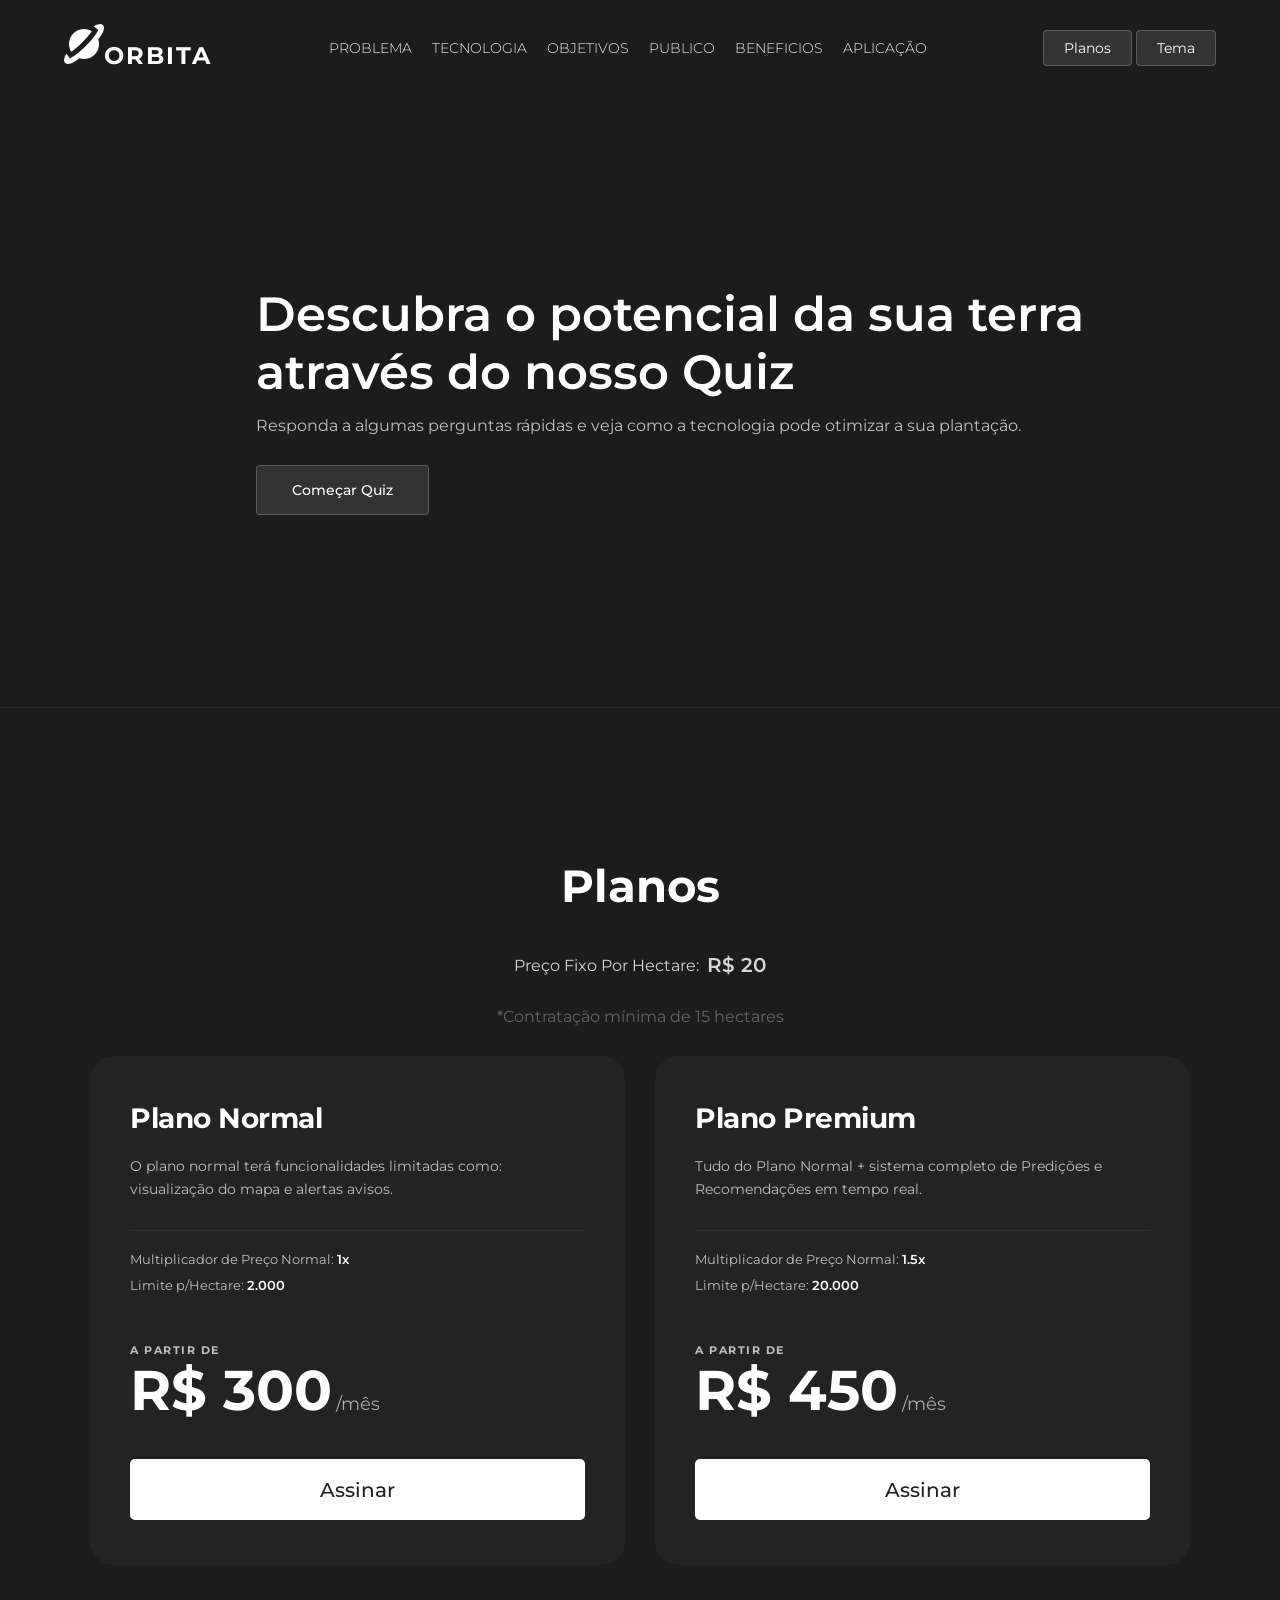
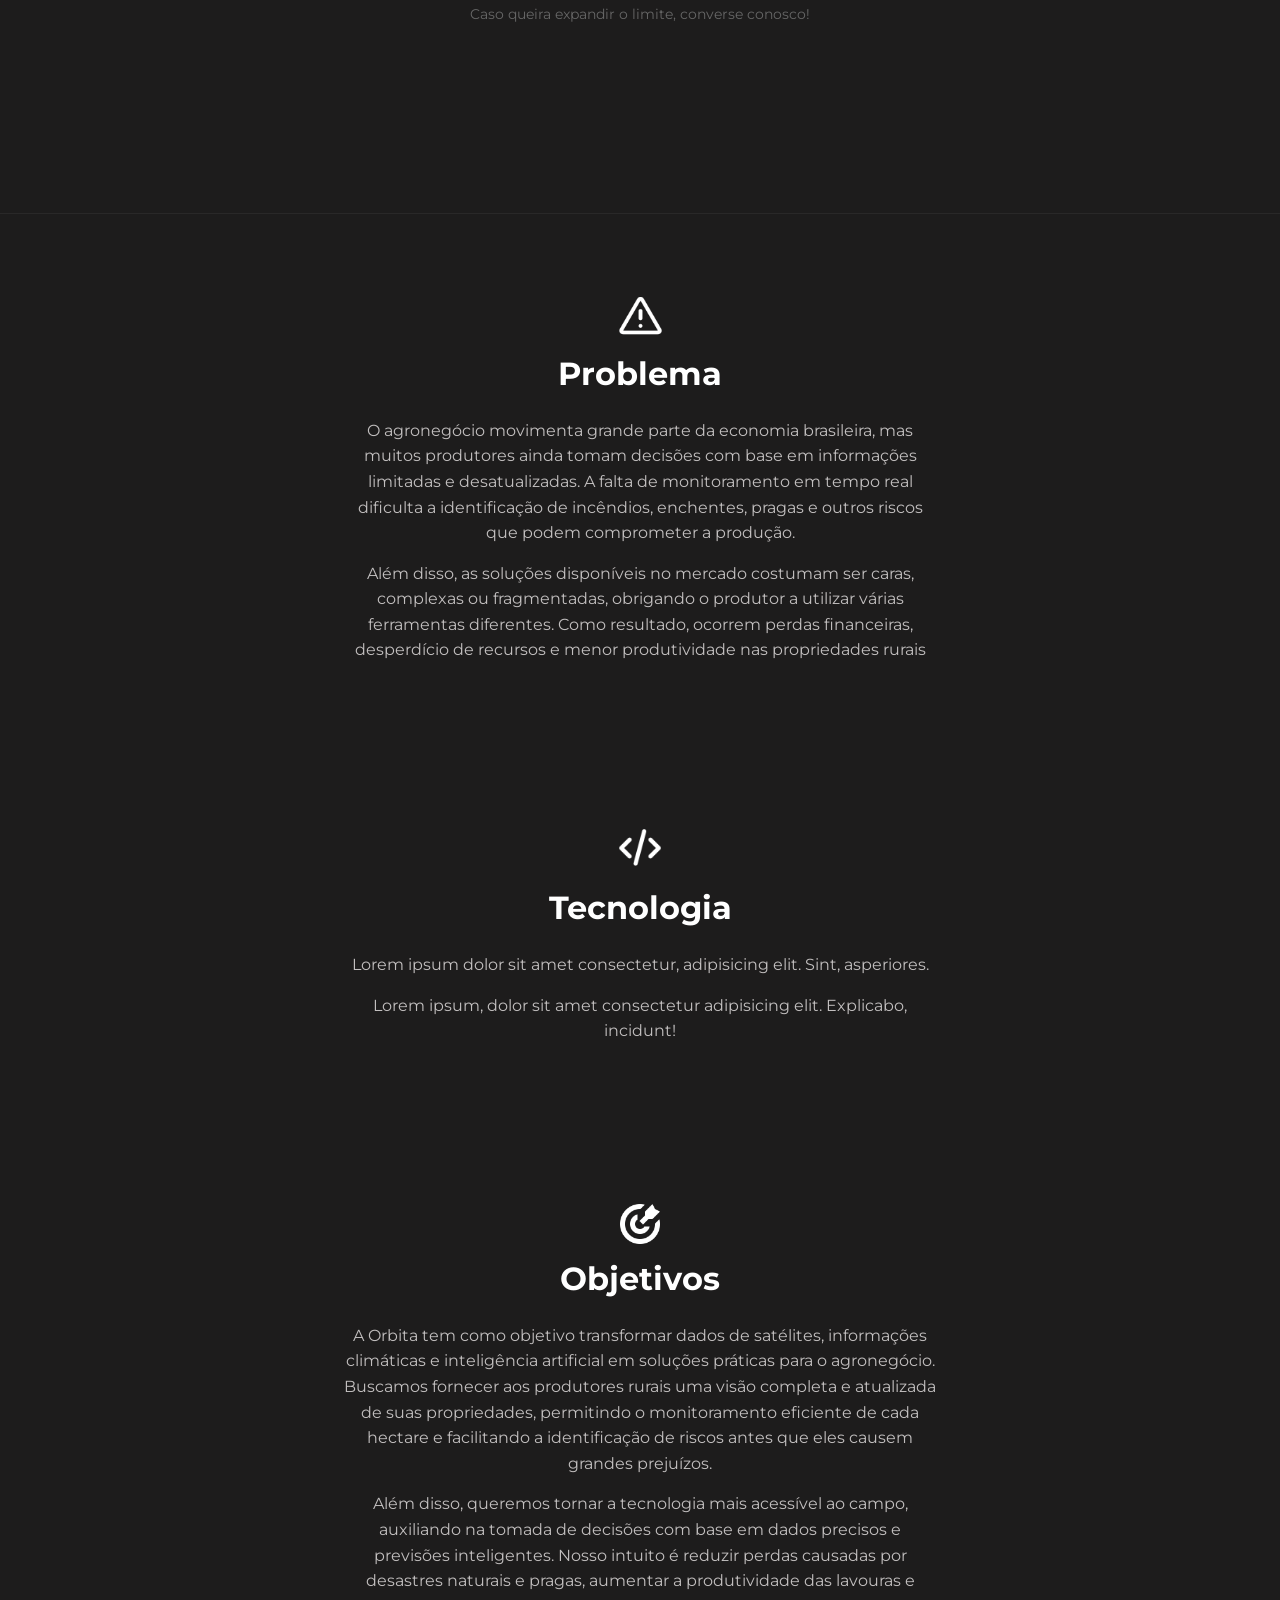
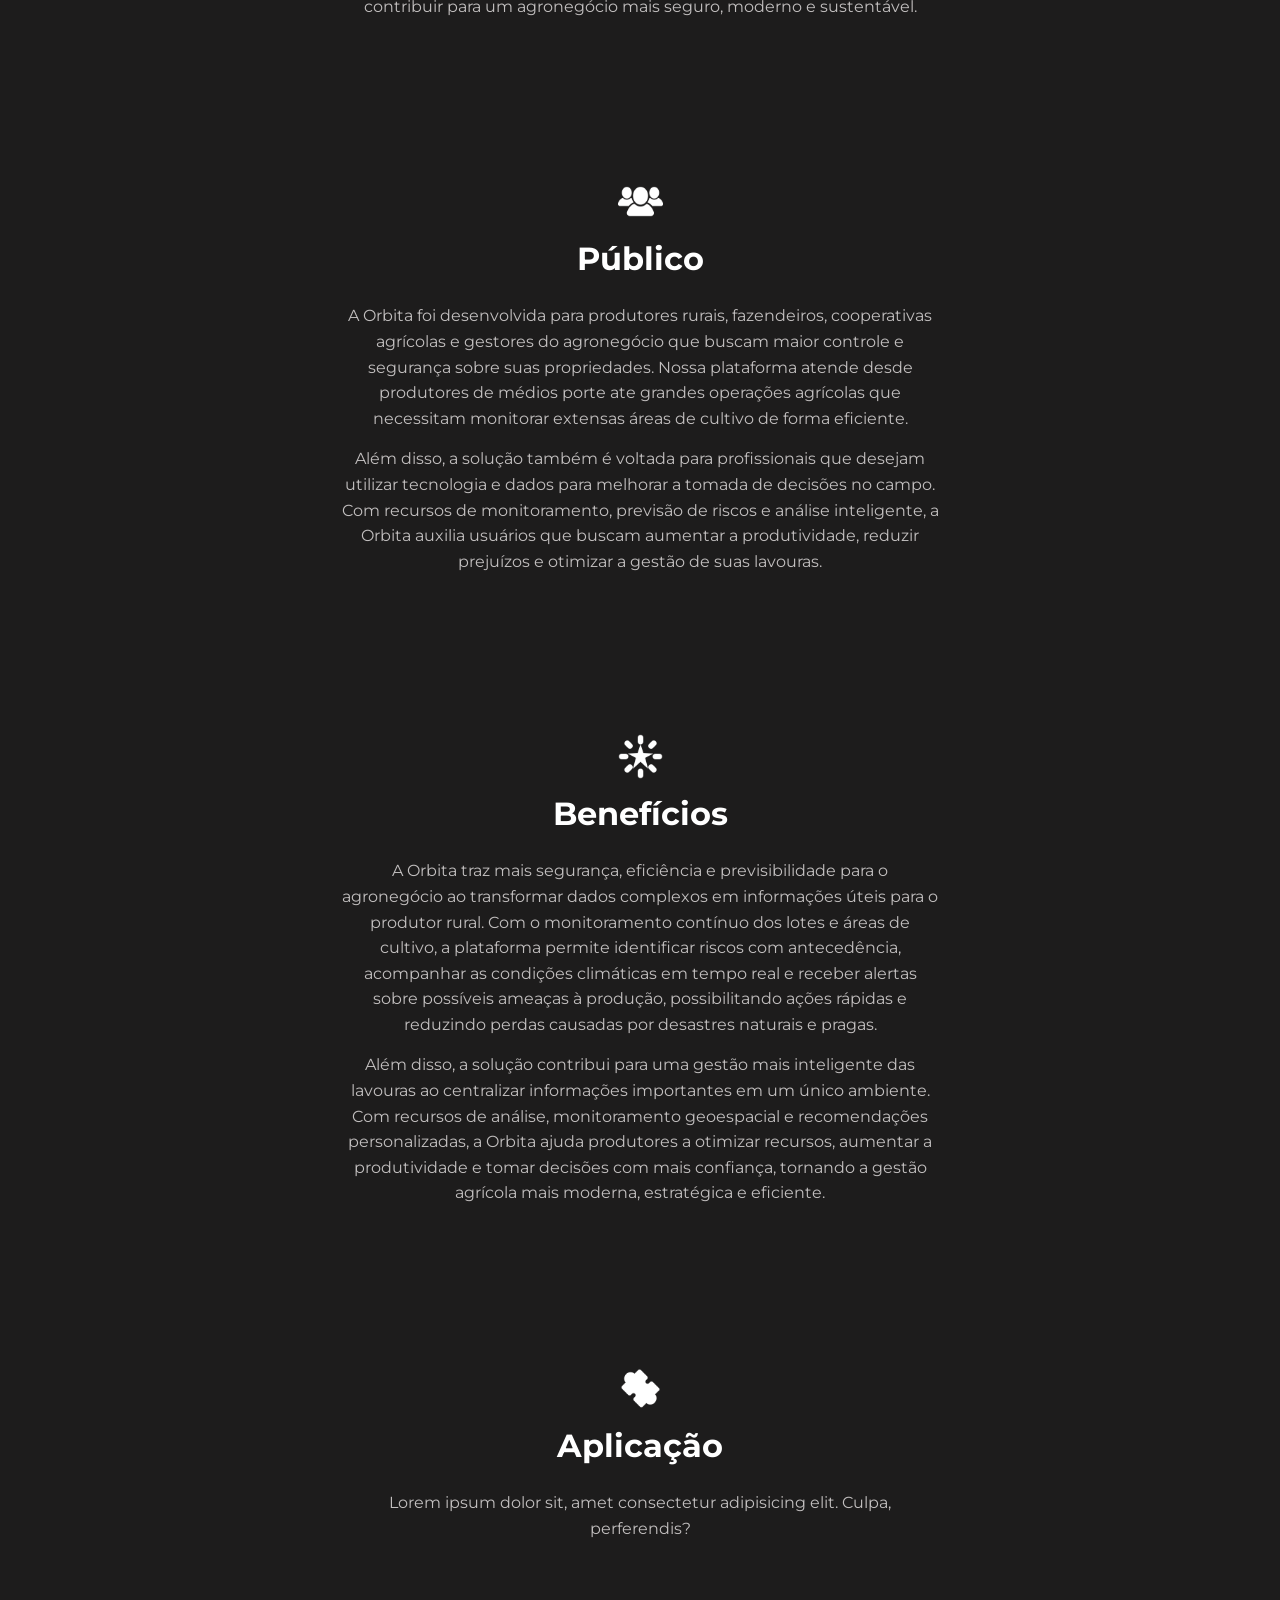
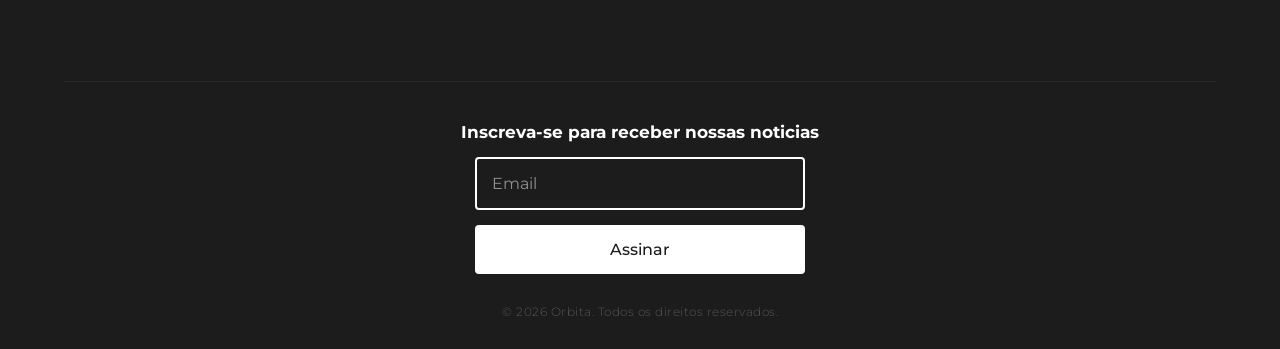
==== index.html @ 758c3a71 "segundo commit para os botões" ====
<!DOCTYPE html>
<html lang="en">
<head>
    <meta charset="UTF-8">
    <meta name="viewport" content="width=device-width, initial-scale=1.0">
    <link rel="icon" href="/assets/icons/orbita-logo.png">
    <title>Orbita</title>
    <link rel="stylesheet" href="style.css">
</head>
    <body>
        <header>
            <a href="/index.html" class="header-logo"> <img class="logo" width="40"src="/assets/icons/orbita-logo.png" alt="Imagem da logo da Orbita">ORBITA</a>
            <ul class="header-navs">
                <li><a href="#problema">Problema</a></li>
                <li><a href="#tecnologia">Tecnologia</a></li>
                <li><a href="#objetivos">Objetivos</a></li>
                <li><a href="#publico">Publico</a></li>
                <li><a href="#beneficios">Beneficios</a></li>
                <li><a href="#aplicacao">Aplicação</a></li>
            </ul>
            
            <div class="header-right" style="cursor: pointer;">
                <a href="#planos-container" class="header-button">Planos</a>
                <a onclick="switchTheme()" class="header-button">Tema</a>
            </div>
        </header>

        <section class="quiz-section">
            <h1>Descubra o potencial da sua terra<br>através do nosso Quiz</h1>
            <p>Responda a algumas perguntas rápidas e veja como a tecnologia pode otimizar a sua plantação.</p>
            <div class="quiz-buttons">
                <a href="pages/quiz.html" class="quiz-button">Começar Quiz</a>
            </div>
        </section>

        <section id="planos-container" class="plans">
            <h1 class="plans-main-title">Planos</h1>
            <h3 class="plans-price">Preço Fixo Por Hectare: <span>R$ 20</span></h3>
            <p class="plans-minimum-note">*Contratação mínima de 15 hectares</p>

            <div class="plans-grid">
                <div class="plan-card">
                    <div class="plan-header">
                        <h2 class="plan-title">Plano Normal</h2>
                        <p class="plan-description">O plano normal terá funcionalidades limitadas como: visualização do mapa e alertas avisos.</p>
                    </div>
                    
                    <div class="plan-details">
                        <p class="detail-item">Multiplicador de Preço Normal: <span>1x</span></p>
                        <p class="detail-item">Limite p/Hectare: <span>2.000</span></p>
                    </div>

                    <div class="plan-price-box">
                        <span class="price-prefix">A PARTIR DE</span>
                        <div class="price-value">R$ 300<span>/mês</span></div>
                        <button onclick="plansButtonClick()" class="plan-button">Assinar</button>
                    </div>
                </div>

                <div class="plan-card">
                    <div class="plan-header">
                        <h2 class="plan-title">Plano Premium</h2>
                        <p class="plan-description">Tudo do Plano Normal + sistema completo de Predições e Recomendações em tempo real.</p>
                    </div>
                    
                    <div class="plan-details">
                        <p class="detail-item">Multiplicador de Preço Normal: <span>1.5x</span></p>
                        <p class="detail-item">Limite p/Hectare: <span>20.000</span></p>
                    </div>

                    <div class="plan-price-box">
                        <span class="price-prefix">A PARTIR DE</span>
                        <div class="price-value">R$ 450<span>/mês</span></div>
                        <button onclick="plansButtonClick()" class="plan-button">Assinar</button>
                    </div>
                </div>
            </div>
        
            <h3 class="plans-footer-note">Caso queira expandir o limite, converse conosco!</h3>
        </section>

        <div class="sections">
            <section id="problema" class="problema">
                <img width="45" src="/assets/icons/alert.png" alt="icone de sinal de alerta">
                <h1>Problema</h1>
                <p>O agronegócio movimenta grande parte da economia brasileira, mas muitos produtores ainda tomam decisões com base em informações limitadas e desatualizadas. A falta de monitoramento em tempo real dificulta a identificação de incêndios, enchentes, pragas e outros riscos que podem comprometer a produção. </p>
                <p>Além disso, as soluções disponíveis no mercado costumam ser caras, complexas ou fragmentadas, obrigando o produtor a utilizar várias ferramentas diferentes. Como resultado, ocorrem perdas financeiras, desperdício de recursos e menor produtividade nas propriedades rurais</p>
            </section>

            <section id="tecnologia" class="tecnologia">
                <img width="50" src="/assets/icons/tech-dev.png" alt="icone de trecho de codigo dev">
                <h1>Tecnologia</h1>
                <p>Lorem ipsum dolor sit amet consectetur, adipisicing elit. Sint, asperiores.</p>
                <p>Lorem ipsum, dolor sit amet consectetur adipisicing elit. Explicabo, incidunt!</p>
            </section>

            <section id="objetivos" class="objetivos">
                <img width="40" src="/assets/icons/target-arrow.png" alt="icone de tiro ao alvo flecha">
                <h1>Objetivos</h1>
                <p>A Orbita tem como objetivo transformar dados de satélites, informações climáticas e inteligência artificial em soluções práticas para o agronegócio. Buscamos fornecer aos produtores rurais uma visão completa e atualizada de suas propriedades, permitindo o monitoramento eficiente de cada hectare e facilitando a identificação de riscos antes que eles causem grandes prejuízos.</p>
                <p>Além disso, queremos tornar a tecnologia mais acessível ao campo, auxiliando na tomada de decisões com base em dados precisos e previsões inteligentes. Nosso intuito é reduzir perdas causadas por desastres naturais e pragas, aumentar a produtividade das lavouras e contribuir para um agronegócio mais seguro, moderno e sustentável.</p>
            </section>

            <section id="publico" class="publico">
                <img width="45" src="/assets/icons/people-group.png" alt="icone de um grupo de pessoas">
                <h1>Público</h1>
                <p>A Orbita foi desenvolvida para produtores rurais, fazendeiros, cooperativas agrícolas e gestores do agronegócio que buscam maior controle e segurança sobre suas propriedades. Nossa plataforma atende desde produtores de médios porte ate grandes operações agrícolas que necessitam monitorar extensas áreas de cultivo de forma eficiente. </p>
                <p>Além disso, a solução também é voltada para profissionais que desejam utilizar tecnologia e dados para melhorar a tomada de decisões no campo. Com recursos de monitoramento, previsão de riscos e análise inteligente, a Orbita auxilia usuários que buscam aumentar a produtividade, reduzir prejuízos e otimizar a gestão de suas lavouras.</p>
            </section>

            <section id="beneficios" class="beneficios">
                <img width="45" src="/assets/icons/achievement.png" alt="icone de uma estrela representando beneficios">
                <h1>Benefícios</h1>
                <p>A Orbita traz mais segurança, eficiência e previsibilidade para o agronegócio ao transformar dados complexos em informações úteis para o produtor rural. Com o monitoramento contínuo dos lotes e áreas de cultivo, a plataforma permite identificar riscos com antecedência, acompanhar as condições climáticas em tempo real e receber alertas sobre possíveis ameaças à produção, possibilitando ações rápidas e reduzindo perdas causadas por desastres naturais e pragas.   </p>
                <p>Além disso, a solução contribui para uma gestão mais inteligente das lavouras ao centralizar informações importantes em um único ambiente. Com recursos de análise, monitoramento geoespacial e recomendações personalizadas, a Orbita ajuda produtores a otimizar recursos, aumentar a produtividade e tomar decisões com mais confiança, tornando a gestão agrícola mais moderna, estratégica e eficiente.</p>
            </section>

            <section id="aplicacao" class="aplicacao">
                <img width="45" src="/assets/icons/puzzle.png" alt="icone peça de quebra cabeça">
                <h1>Aplicação</h1>
                <p>Lorem ipsum dolor sit, amet consectetur adipisicing elit. Culpa, perferendis?</p>
            </section>
        </div>
        
        <button id="topButton" onclick="backToTop()">
            <span>↑</span>
        </button>

        <footer>
            <div class="footer-content">
                <ul class="footer-navs">
                    <h1>Inscreva-se para receber nossas noticias</h1>

                    <form class="email-form">
                        <input placeholder="Email" type="email" required>
                        <button type="submit" onclick="validateForm()" class="email-button">Assinar</button>
                    </form>
                </ul>
                
                <p class="footer-copyright">&copy; 2026 Orbita. Todos os direitos reservados.</p>

            </div>
        </footer>

        <script src="/script.js"></script>
    </body>
</html>
---- style.css ----
@import url('https://fonts.googleapis.com/css2?family=Montserrat:wght@300;400;500;700&display=swap');

:root {
    --bg-color: #1d1c1c;
    --card-bg: #242323;
    --title-color: #ffffff;
    --para-color: #c2bfbf;
    --accent-hover: #aaaaaa;
    --copyright-theme: #555555;
}

* {
    box-sizing: border-box;
    margin: 0;
    padding: 0;
    border: 0;
    font-size: 100%;
    vertical-align: baseline;
}

html {
    scroll-behavior: smooth;
}

body {
    font-family: "Montserrat", sans-serif;
    background-color: var(--bg-color);
    min-height: 100vh;
    display: flex;
    flex-direction: column;
}

/* Header */
header {
    display: flex;
    justify-content: space-between;
    align-items: center;
    padding: 24px 5%;

    width: 100%;
    top: 0;
    z-index: 10;
    gap: 20px;
}

.header-logo {
    color: var(--title-color);
    font-size: 24px;
    font-weight: 700;
    letter-spacing: 2px;
    cursor: default;
    flex-shrink: 0;

    text-decoration: none;
    cursor: pointer;
}

.logo {
    transition: transform 0.8s ease;
}

.header-logo:hover .logo {
    transform: rotate(360deg);
}

.header-navs {
    list-style: none;
    display: flex;
    flex-direction: row;
    gap: 20px;
    text-transform: uppercase;
    flex-wrap: wrap;
}

.header-navs li a {
    color: #edf0f1;
    text-decoration: none;

    font-size: 14px;
    font-weight: 300;

    padding: 5px 0;
    white-space: nowrap;
    transition: color 0.3s ease, font-size 0.3s ease;
}

.header-navs li a:hover, .header-navs li a.active {
    color: var(--title-color);
    border-bottom: 2px solid var(--title-color);
    font-size: 15px;
}


.header-button {
    color: var(--title-color);
    text-decoration: none;
    font-size: 14px;

    border: 1px solid #ffffff33;
    padding: 8px 20px;
    border-radius: 4px;

    background-color: #ffffff1a;
    transition: all 0.3s ease;
}

.header-button:hover {
    background-color: var(--title-color);
    color: #000;
}

/* Quiz section */
.quiz-section {
    flex: 1;
    display: flex;
    flex-direction: column;
    justify-content: center;
    
    padding-top: 15%;
    padding-left: 20%;
    padding-bottom: 15%;

    color: #fff;
    max-width: 615%;
}

.quiz-section h1 {
    font-size: 48px;
    font-weight: 600;
    line-height: 1.2;
    margin-bottom: 15px;
}

.quiz-section p {
    font-size: 16px;
    color: #c2bfbf;
    margin-bottom: 30px;
}

.quiz-buttons a {
    display: inline-block;
    text-decoration: none;
    font-size: 14px;

    font-weight: 500;
    padding: 15px 35px;
    border-radius: 4px;

    text-align: center;
    min-width: 150px;
    transition: transform 0.3s ease;
}

.quiz-buttons a:hover {
    transform: scale(1.1);
}

.quiz-buttons a:active {
    transform: scale(0.92);
}

.quiz-button {
    background-color: #ffffff1a;
    color: #fff;
    border: 1px solid #ffffff33;
}

/* Plans */
.plans-main-title {
    color: var(--title-color);
    font-size: 45px;
}
.plans {
    padding: 150px 5%;
    display: flex;
    flex-direction: column;
    align-items: center;
    background-color: var(--bg-color);
    scroll-margin-top: 80px;

    border-top: 1px solid rgba(255, 255, 255, 0.05);
    border-bottom: 1px solid rgba(255, 255, 255, 0.05); 
}

.plans-price {
    display: flex;
    align-items: center;
    gap: 8px;

    color: #d8d4d4;
    font-size: 16px;
    font-weight: 400;
    margin-top: 40px;

    margin-bottom: 40px;
    text-align: center;
}

.plan-button {
    padding: 4%;
    margin-top: 8%;
    border-radius: 5px;
    transition: transform 0.3s ease, box-shadow 0.3s ease;

    font-size: 20px;
    font-family: "Montserrat", sans-serif;
    font-weight: 500;

    color: var(--card-bg);
    background-color: var(--title-color);
}

.plan-button:hover {
    transform: scale(1.02);
    box-shadow: 5px 5px var(--copyright-theme);
}

.plan-button:active {
    transform: scale(0.92);
}


.plans-price span {
    font-size: 20px;
    font-weight: 600;
}

.plans-grid {
    display: flex;
    flex-direction: row;
    justify-content: center;
    align-items: stretch;
    gap: 30px;
    width: 100%;
    max-width: 1100px;
}

.plan-card {
    flex: 1;
    background-color: var(--card-bg);
    border-radius: 24px;
    padding: 45px 40px;
    display: flex;
    flex-direction: column;
    justify-content: space-between;
    min-height: 450px;
}

.plan-title {
    color: var(--title-color);
    font-size: 28px;
    font-weight: 700;
    margin-bottom: 20px;
    letter-spacing: -0.5px;
}

.plan-description {
    color: var(--para-color);
    font-size: 14px;
    font-weight: 400;
    line-height: 1.6;
    margin-bottom: 30px;
}

.plan-details {
    margin-bottom: 40px;
    border-top: 1px solid rgba(255, 255, 255, 0.05);
    padding-top: 20px;
}

.detail-item {
    color: var(--para-color);
    font-size: 13px;
    margin-bottom: 10px;
}

.detail-item span {
    color: var(--title-color);
    font-weight: 600;
}

.plan-price-box {
    display: flex;
    flex-direction: column;
    gap: 5px;
}

.price-prefix {
    color: var(--para-color);
    font-size: 11px;
    font-weight: 700;
    letter-spacing: 1.5px;
}

.price-value {
    color: var(--title-color);
    font-size: 56px;
    font-weight: 700;
    display: flex;
    align-items: baseline;
    line-height: 1;
}

.price-value span {
    font-size: 18px;
    color: var(--accent-hover);
    font-weight: 400;
    margin-left: 4px;
}

.plans-footer-note {
    color: #666;
    font-size: 14px;
    font-weight: 400;
    margin-top: 40px;
    margin-bottom: 40px;
    text-align: center;
}

.plans-minimum-note {
    text-align: center; 
    color: #666; 
    margin-top:-10px;
    margin-bottom: 30px;
}

/* Sections */
.sections section {
    display: flex;
    align-items: center;
    flex-direction: column;
    padding: 80px 10%;
    gap: 15px;
    scroll-margin-top: 80px;
    text-align: center;
}

.section-icon {
    font-size: 40px;
    color: var(--title-color);
    opacity: 0.8;
    margin-bottom: 5px;
}

.sections h1 {
    color: var(--title-color);
    font-size: 32px;
    margin-bottom: 10px;
}

.sections p {
    color: var(--para-color);
    max-width: 600px;
    font-size: 16px;
    line-height: 1.6;
}

.section-img {
    max-width: 100%;
    width: 350px;
    border-radius: 12px;
    margin-top: 20px;
    border: 1px solid rgba(255, 255, 255, 0.1);
}

/* Footer */
footer {
    width: 100%;
    background-color: var(--bg-color);
    padding: 60px 5% 30px 5%;
    margin-top: auto;
}

.footer-content {
    max-width: 1200px;
    margin: 0 auto;
    display: flex;

    flex-direction: column;
    align-items: center;
    gap: 30px;

    border-top: 1px solid rgba(255, 255, 255, 0.05); 
    padding-top: 40px;
}

.footer-navs {
    display: flex;
    flex-direction: column;
    align-items: center;
    gap: 15px;
}

.footer-navs h1 {
    color: var(--title-color);
    font-size: 17px;
    text-align: center;
}

.email-form {
    display: flex;
    flex-direction: column;
    align-items: center;
    gap: 15px;
    width: 100%;
}

.email-form input {
    padding: 15px 15px; 
    background-color: var(--bg-color);
    border: solid 2px var(--title-color);
    border-radius: 4px;
    
    color: var(--title-color); 
    font-family: "Montserrat", sans-serif;
    
    width: 100%;
    max-width: 330px; 
}

.email-form input::placeholder {
    text-align: left;
    color: var(--para-color);
    opacity: 0.7;
}

.email-form input:focus {
    outline: none;
}

.email-button {
    padding: 15px 0; 
    width: 100%;
    max-width: 330px; 

    font-family: "Montserrat", sans-serif;
    font-weight: 500;
    background-color: var(--title-color);
    color: var(--bg-color);

    border-radius: 4px;
    cursor: pointer;
    transition: transform 0.3s ease;
}

.email-button:hover {
    transform: scale(1.05);
}

.footer-copyright {
    color: var(--copyright-theme);
    font-size: 12px;
    font-weight: 300;
    letter-spacing: 0.5px;
    text-align: center;
}

/* Button to top */
#topButton {
    position: fixed;
    bottom: 30px;
    right: 30px;
    z-index: 100;
    
    background-color: #ffffff1a;
    color: #fff;
    border: 1px solid #ffffff33;
    
    width: 45px;
    height: 45px;
    border-radius: 50%;
    cursor: pointer;
    
    display: none;
    justify-content: center;
    align-items: center;
    
    transition: all 0.3s ease;
}

#topButton:hover {
    background-color: #fff;
    color: #000;
    transform: translateY(-3px);
}
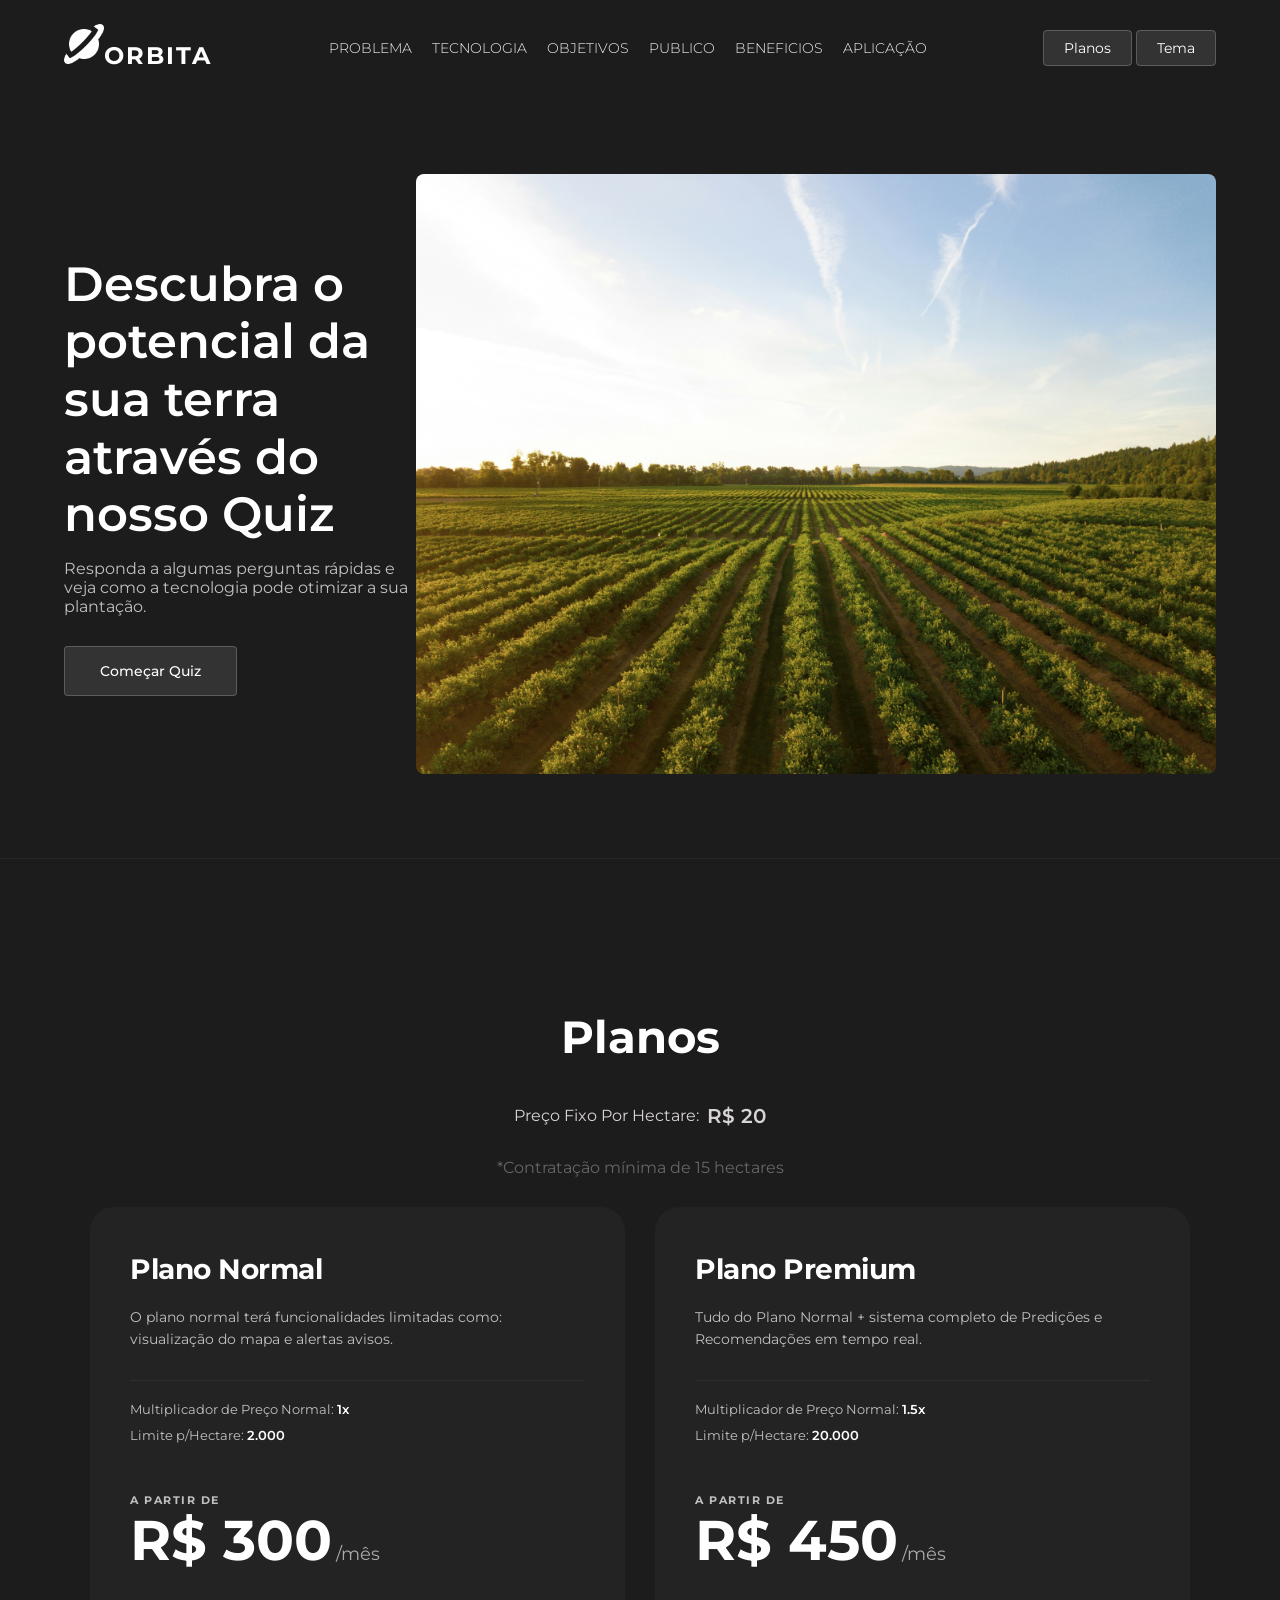
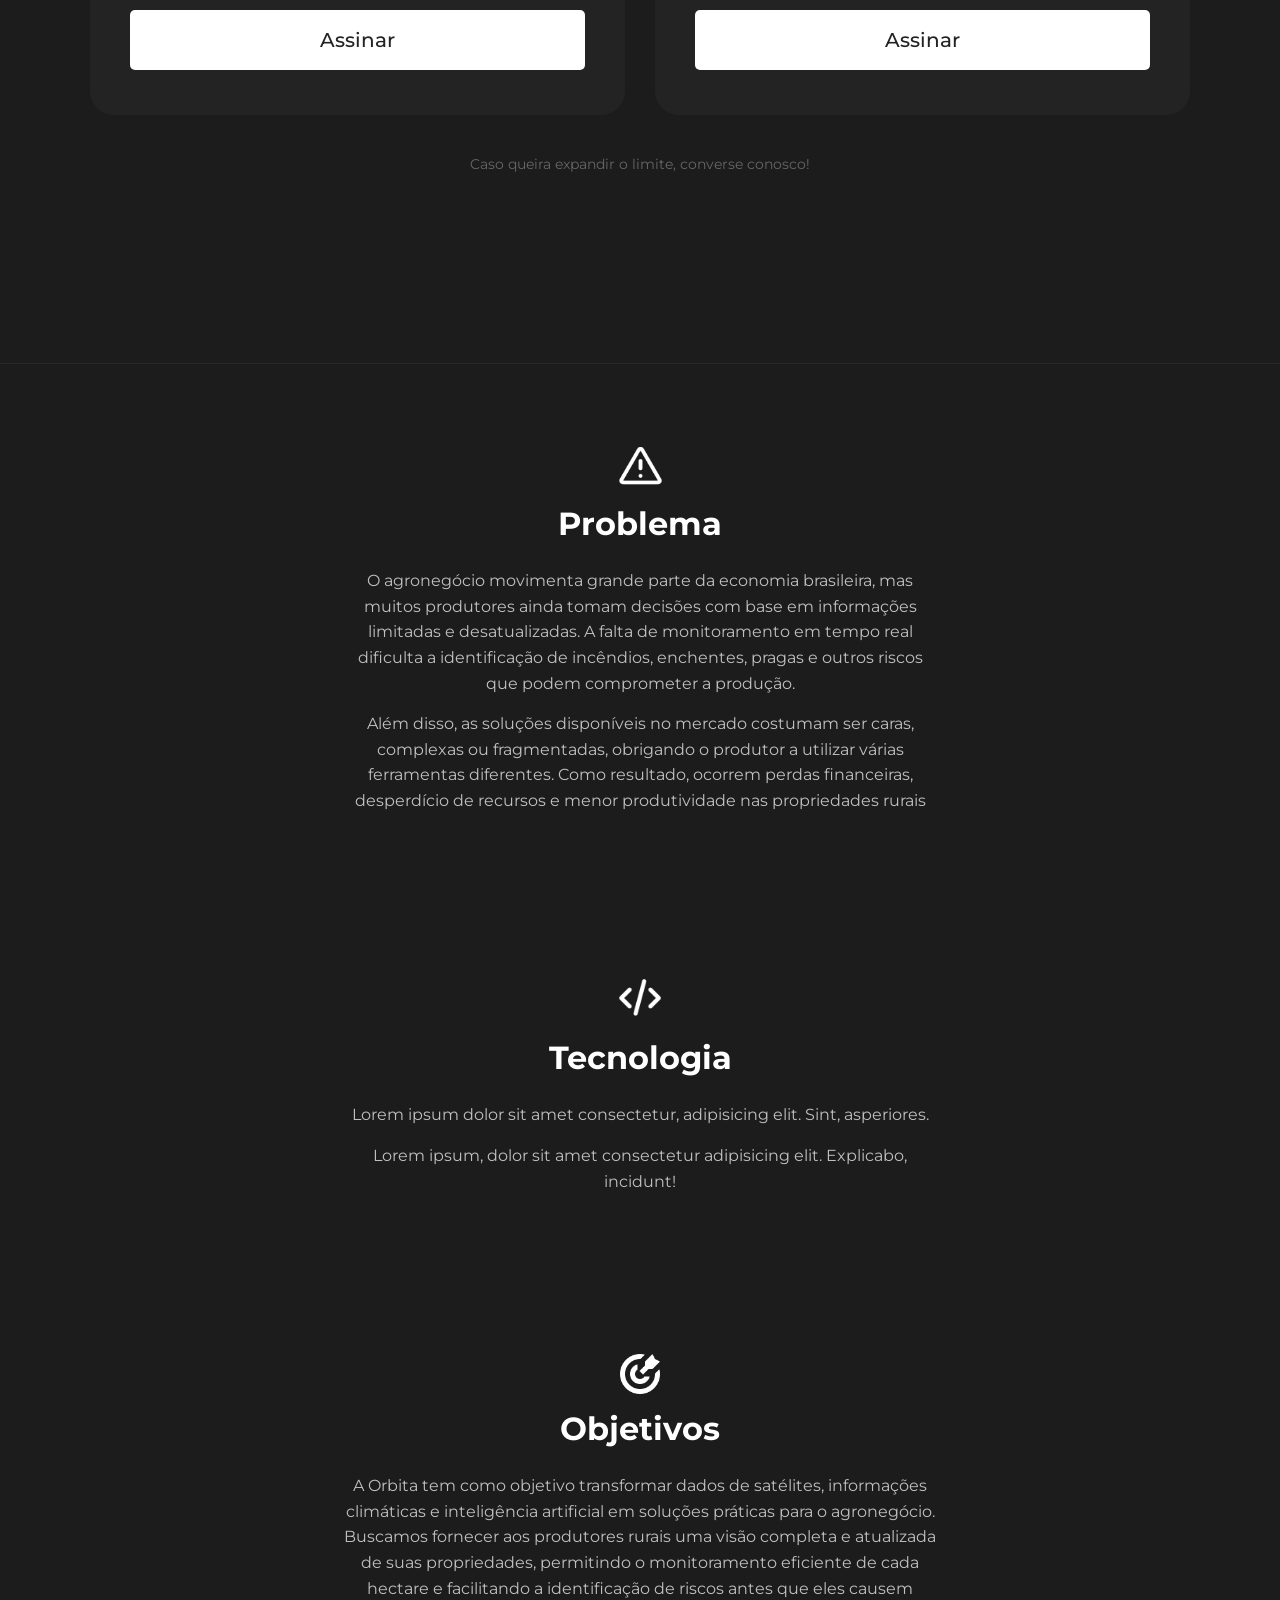
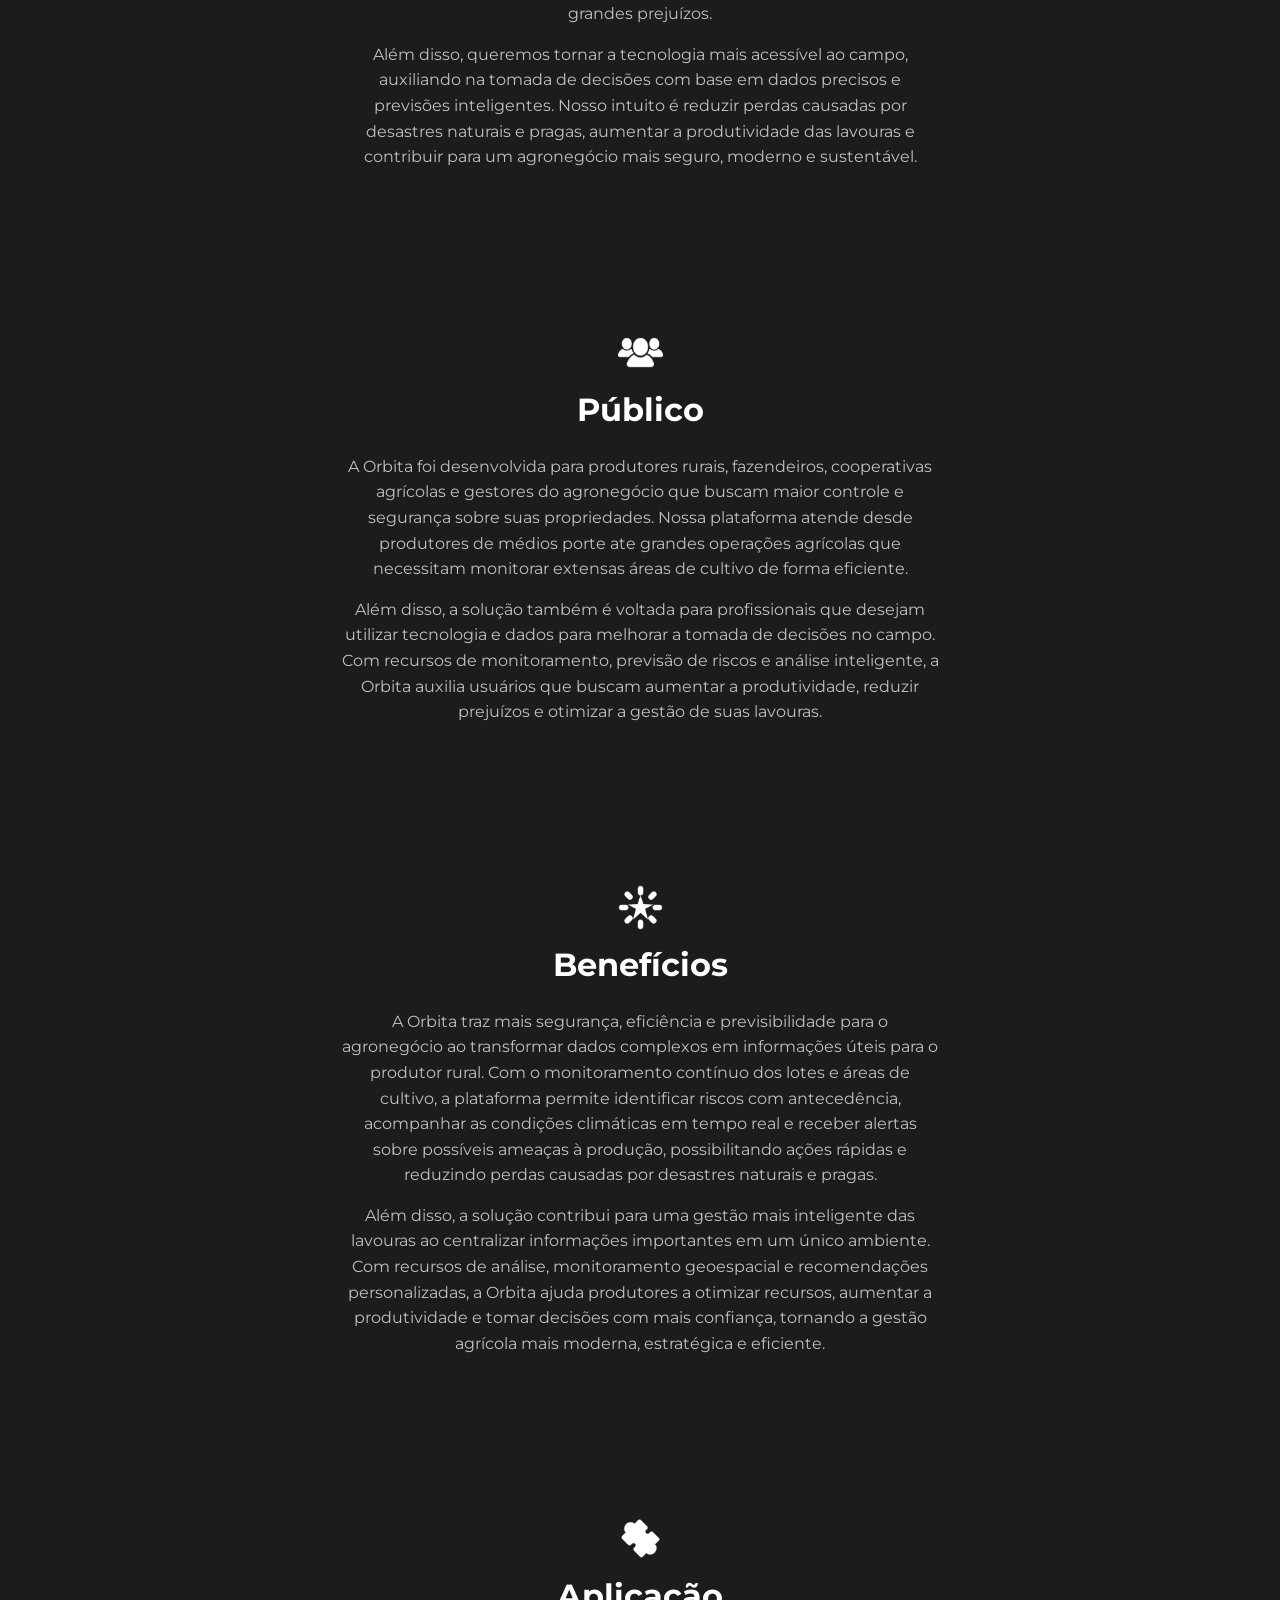
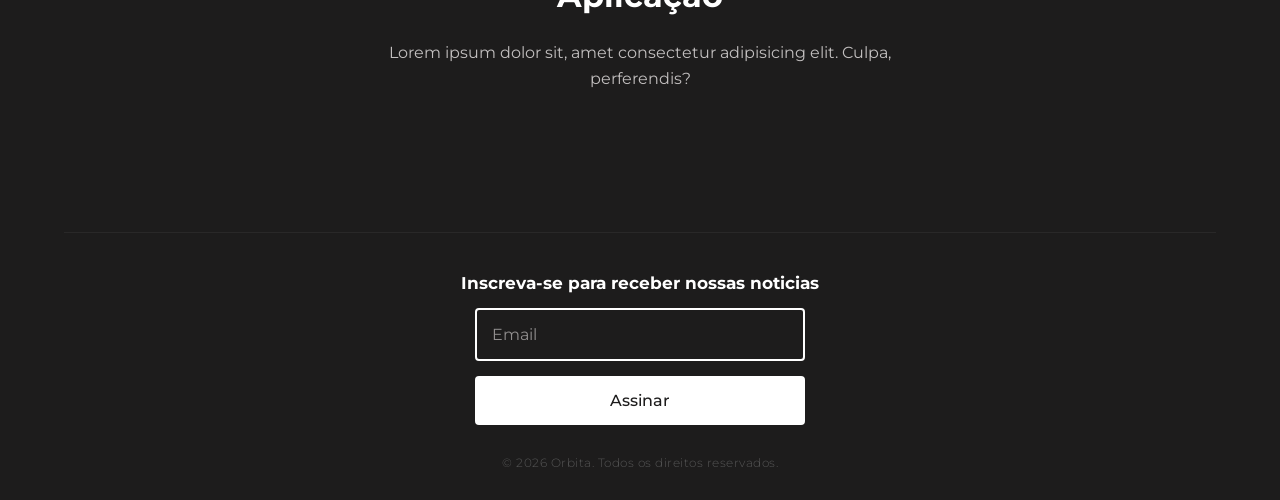
==== commit e76b73d3: "feat(script.js, AI.md, index.html, assets): Feito um slideshow na pagina principal do index e criado" ====
--- a/index.html
+++ b/index.html
@@ -24,12 +24,23 @@
                 <a onclick="switchTheme()" class="header-button">Tema</a>
             </div>
         </header>
+        
+       
 
         <section class="quiz-section">
-            <h1>Descubra o potencial da sua terra<br>através do nosso Quiz</h1>
-            <p>Responda a algumas perguntas rápidas e veja como a tecnologia pode otimizar a sua plantação.</p>
-            <div class="quiz-buttons">
-                <a href="pages/quiz.html" class="quiz-button">Começar Quiz</a>
+
+            <div class="quiz-container">
+                <h1>Descubra o potencial da sua terra<br>através do nosso Quiz</h1>
+                <p>Responda a algumas perguntas rápidas e veja como a tecnologia pode otimizar a sua plantação.</p>
+
+                <div class="quiz-buttons">
+                    <a href="pages/quiz.html" class="quiz-button">Começar Quiz</a>
+                </div>
+            </div>
+            
+            <div class="quiz-bg" style="cursor: pointer;">
+                <img id="slideshow-image" class="quiz-slide-active" src="/assets/images/field_1.jpg" alt="Campo de agricultura 1">
+                <div class="quiz-overlay"></div>
             </div>
         </section>
 
@@ -132,7 +143,7 @@
                     <h1>Inscreva-se para receber nossas noticias</h1>
 
                     <form class="email-form">
-                        <input placeholder="Email" type="email" required>
+                        <input id="email-input" placeholder="Email" type="email" required>
                         <button type="submit" onclick="validateForm()" class="email-button">Assinar</button>
                     </form>
                 </ul>
--- a/style.css
+++ b/style.css
@@ -113,12 +113,11 @@
 .quiz-section {
     flex: 1;
     display: flex;
-    flex-direction: column;
-    justify-content: center;
-    
-    padding-top: 15%;
-    padding-left: 20%;
-    padding-bottom: 15%;
+    flex-direction: row;
+    align-items: center;
+    justify-content: space-between;
+    
+    padding: 80px 5%;
 
     color: #fff;
     max-width: 615%;
@@ -135,6 +134,11 @@
     font-size: 16px;
     color: #c2bfbf;
     margin-bottom: 30px;
+}
+
+.quiz-bg img {
+    width: 800px;
+    border-radius: 8px;
 }
 
 .quiz-buttons a {
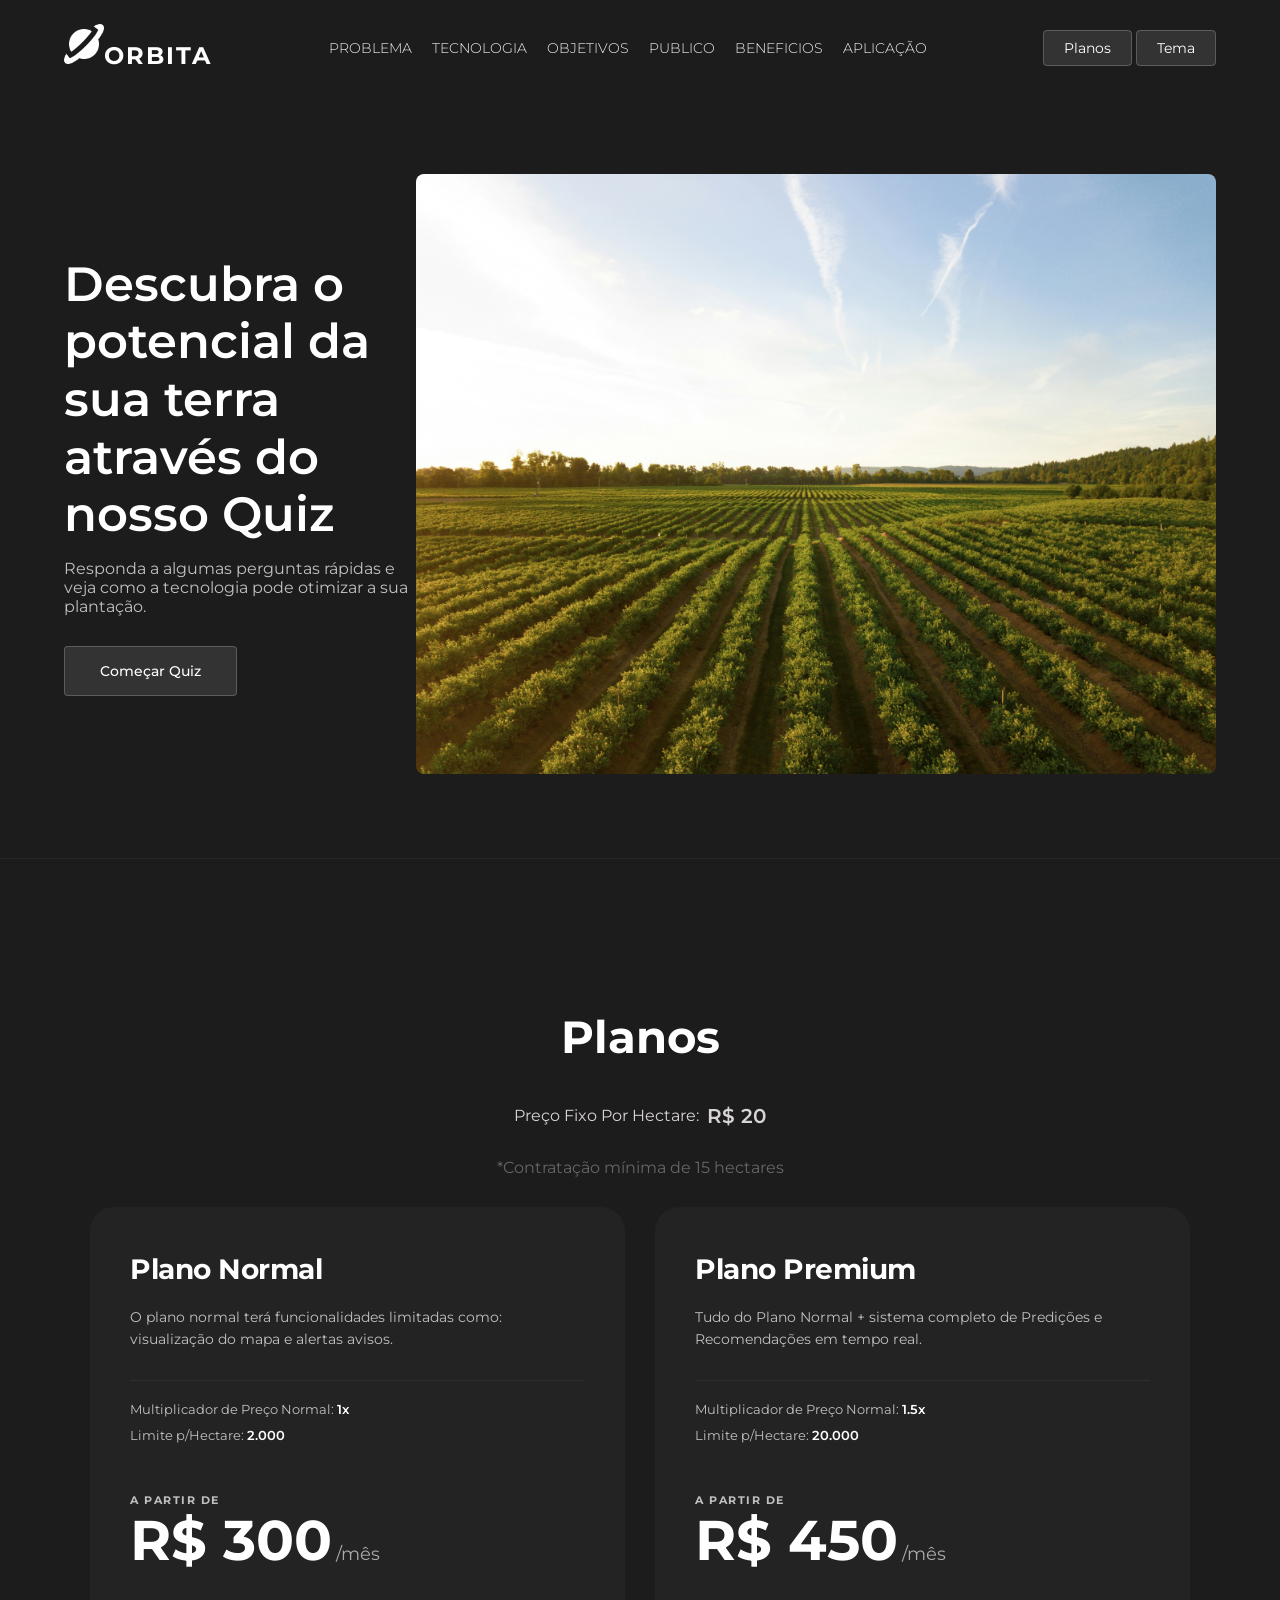
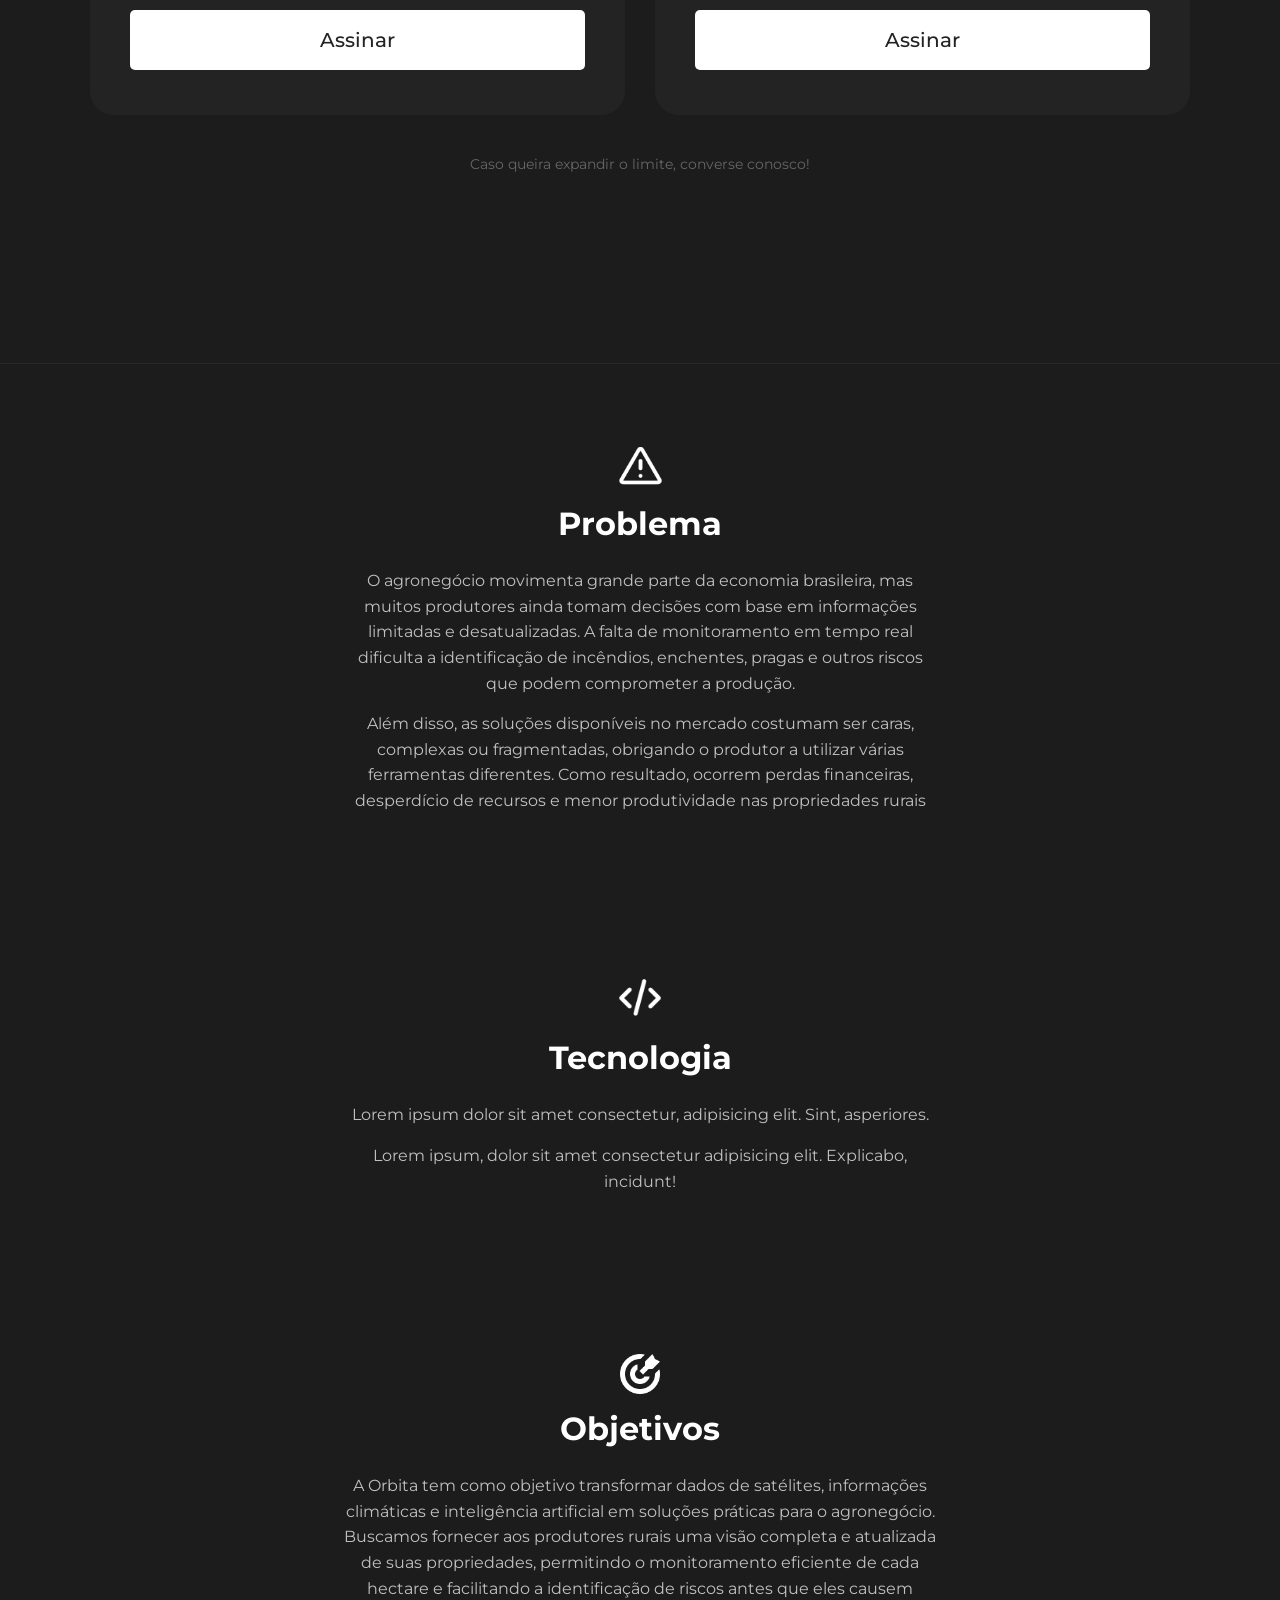
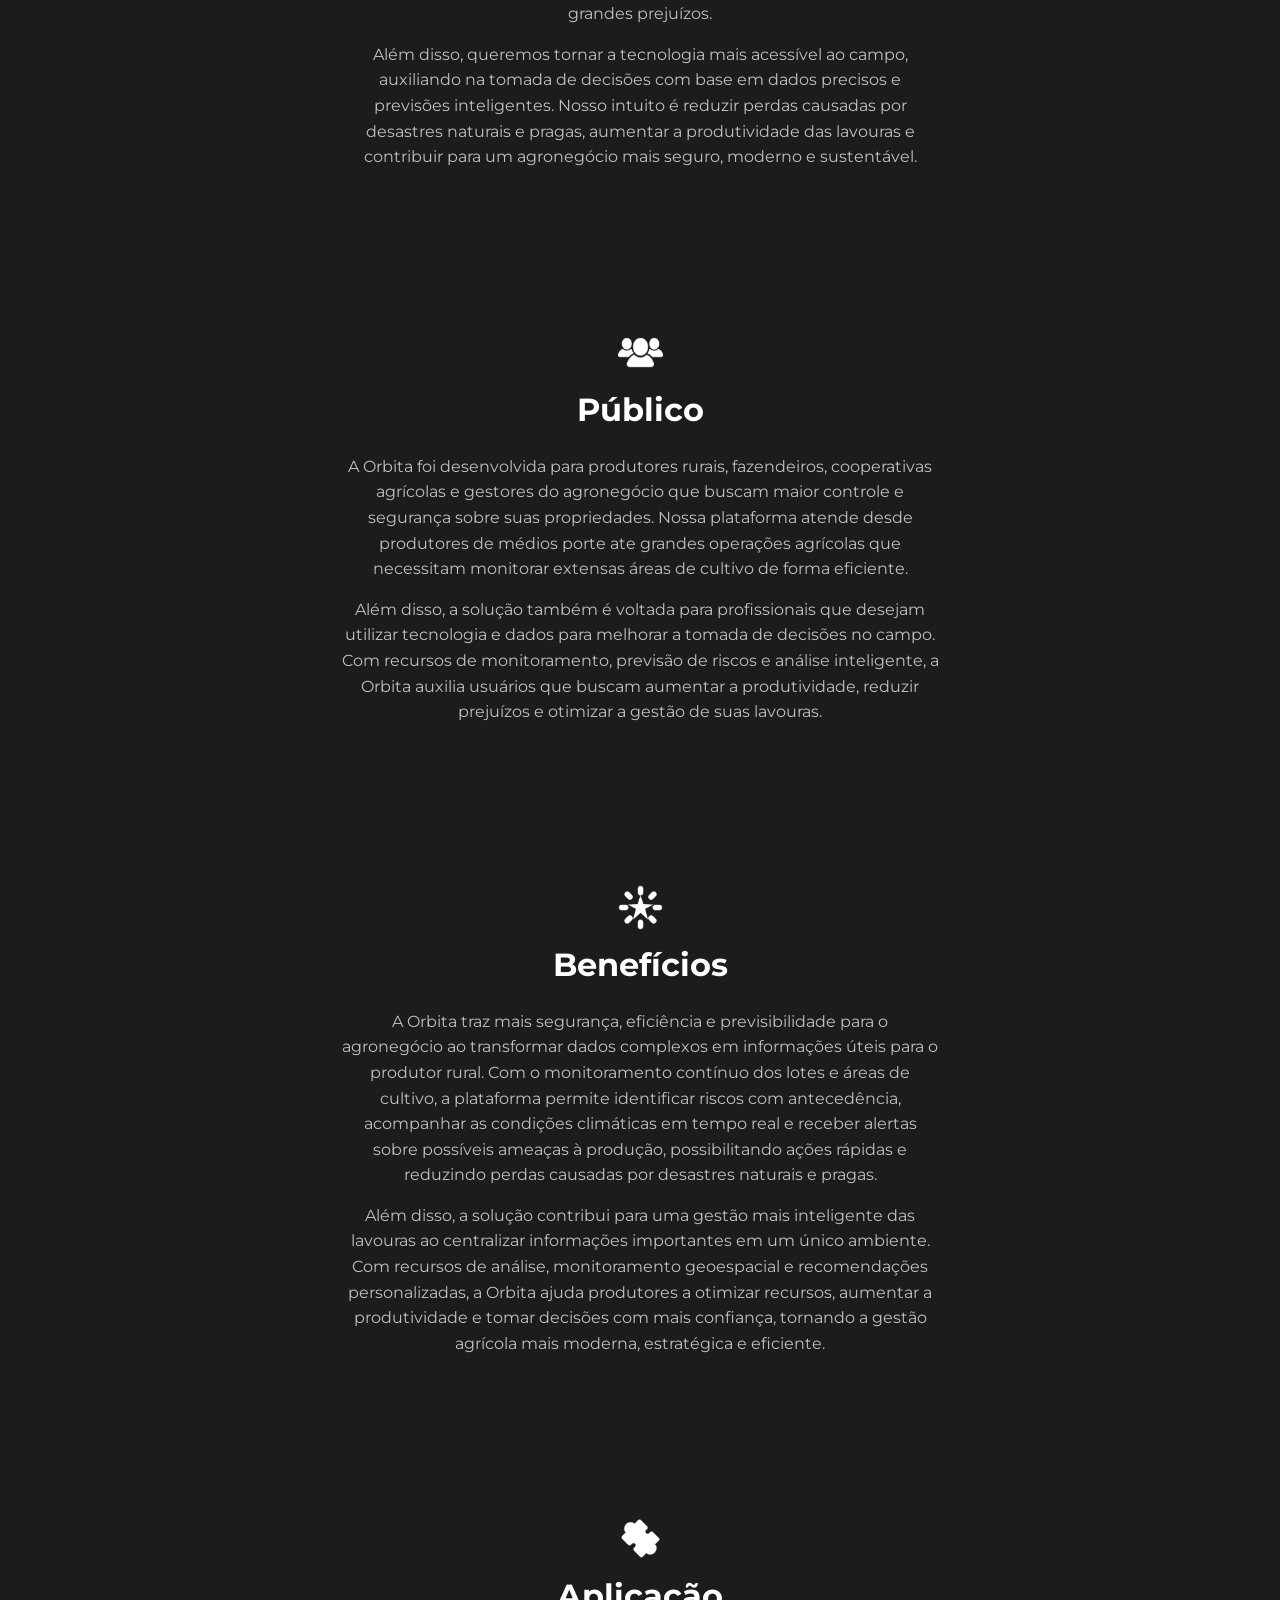
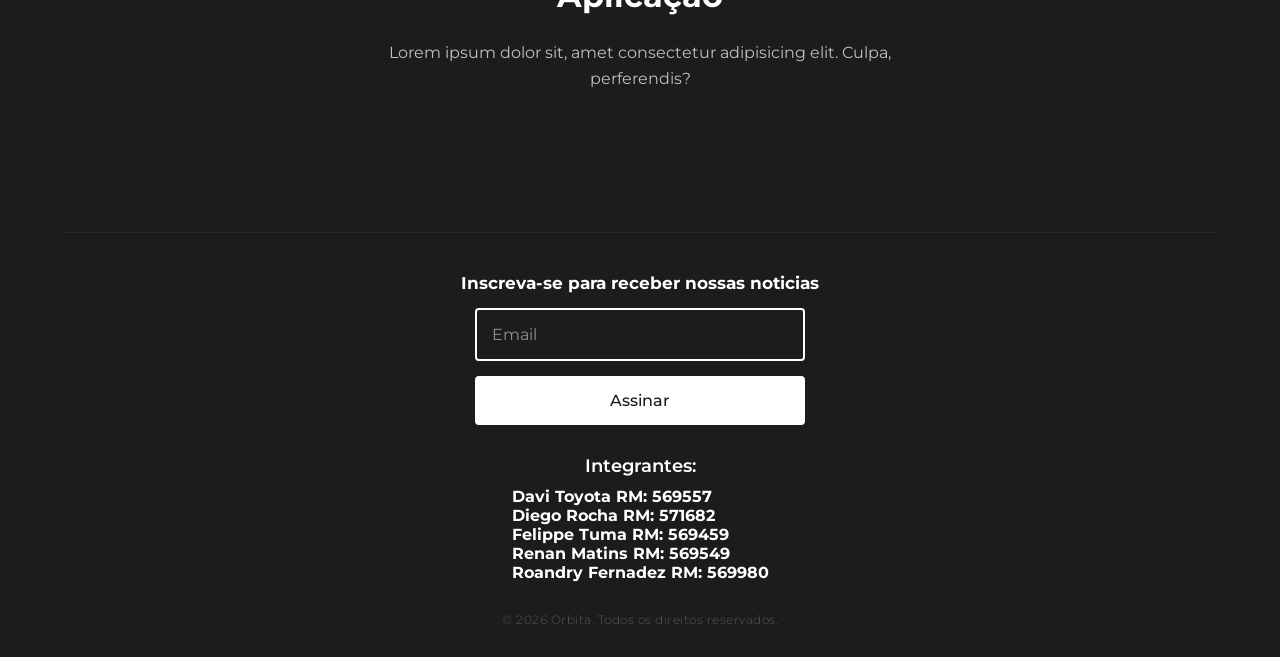
==== commit f762b825: "feat: adiciona lista de nome dos integrantes juntamente com o rm" ====
--- a/index.html
+++ b/index.html
@@ -7,152 +7,162 @@
     <title>Orbita</title>
     <link rel="stylesheet" href="style.css">
 </head>
-    <body>
-        <header>
-            <a href="/index.html" class="header-logo"> <img class="logo" width="40"src="/assets/icons/orbita-logo.png" alt="Imagem da logo da Orbita">ORBITA</a>
-            <ul class="header-navs">
-                <li><a href="#problema">Problema</a></li>
-                <li><a href="#tecnologia">Tecnologia</a></li>
-                <li><a href="#objetivos">Objetivos</a></li>
-                <li><a href="#publico">Publico</a></li>
-                <li><a href="#beneficios">Beneficios</a></li>
-                <li><a href="#aplicacao">Aplicação</a></li>
-            </ul>
+<body>
+    <header>
+        <a href="/index.html" class="header-logo"> <img class="logo" width="40"src="/assets/icons/orbita-logo.png" alt="Imagem da logo da Orbita">ORBITA</a>
+        <ul class="header-navs">
+            <li><a href="#problema">Problema</a></li>
+            <li><a href="#tecnologia">Tecnologia</a></li>
+            <li><a href="#objetivos">Objetivos</a></li>
+            <li><a href="#publico">Publico</a></li>
+            <li><a href="#beneficios">Beneficios</a></li>
+            <li><a href="#aplicacao">Aplicação</a></li>
+        </ul>
+        
+        <div class="header-right" style="cursor: pointer;">
+            <a href="#planos-container" class="header-button">Planos</a>
+            <a onclick="switchTheme()" class="header-button">Tema</a>
+        </div>
+    </header>
+    
+    
+    
+    <section class="quiz-section">
+        
+        <div class="quiz-container">
+            <h1>Descubra o potencial da sua terra<br>através do nosso Quiz</h1>
+            <p>Responda a algumas perguntas rápidas e veja como a tecnologia pode otimizar a sua plantação.</p>
             
-            <div class="header-right" style="cursor: pointer;">
-                <a href="#planos-container" class="header-button">Planos</a>
-                <a onclick="switchTheme()" class="header-button">Tema</a>
+            <div class="quiz-buttons">
+                <a href="pages/quiz.html" class="quiz-button">Começar Quiz</a>
             </div>
-        </header>
+        </div>
         
-       
-
-        <section class="quiz-section">
-
-            <div class="quiz-container">
-                <h1>Descubra o potencial da sua terra<br>através do nosso Quiz</h1>
-                <p>Responda a algumas perguntas rápidas e veja como a tecnologia pode otimizar a sua plantação.</p>
-
-                <div class="quiz-buttons">
-                    <a href="pages/quiz.html" class="quiz-button">Começar Quiz</a>
+        <div class="quiz-bg" style="cursor: pointer;">
+            <img id="slideshow-image" class="quiz-slide-active" src="/assets/images/field_1.jpg" alt="Campo de agricultura 1">
+            <div class="quiz-overlay"></div>
+        </div>
+    </section>
+    
+    <section id="planos-container" class="plans">
+        <h1 class="plans-main-title">Planos</h1>
+        <h3 class="plans-price">Preço Fixo Por Hectare: <span>R$ 20</span></h3>
+        <p class="plans-minimum-note">*Contratação mínima de 15 hectares</p>
+        
+        <div class="plans-grid">
+            <div class="plan-card">
+                <div class="plan-header">
+                    <h2 class="plan-title">Plano Normal</h2>
+                    <p class="plan-description">O plano normal terá funcionalidades limitadas como: visualização do mapa e alertas avisos.</p>
+                </div>
+                
+                <div class="plan-details">
+                    <p class="detail-item">Multiplicador de Preço Normal: <span>1x</span></p>
+                    <p class="detail-item">Limite p/Hectare: <span>2.000</span></p>
+                </div>
+                
+                <div class="plan-price-box">
+                    <span class="price-prefix">A PARTIR DE</span>
+                    <div class="price-value">R$ 300<span>/mês</span></div>
+                    <button onclick="plansButtonClick()" class="plan-button">Assinar</button>
                 </div>
             </div>
             
-            <div class="quiz-bg" style="cursor: pointer;">
-                <img id="slideshow-image" class="quiz-slide-active" src="/assets/images/field_1.jpg" alt="Campo de agricultura 1">
-                <div class="quiz-overlay"></div>
-            </div>
-        </section>
-
-        <section id="planos-container" class="plans">
-            <h1 class="plans-main-title">Planos</h1>
-            <h3 class="plans-price">Preço Fixo Por Hectare: <span>R$ 20</span></h3>
-            <p class="plans-minimum-note">*Contratação mínima de 15 hectares</p>
-
-            <div class="plans-grid">
-                <div class="plan-card">
-                    <div class="plan-header">
-                        <h2 class="plan-title">Plano Normal</h2>
-                        <p class="plan-description">O plano normal terá funcionalidades limitadas como: visualização do mapa e alertas avisos.</p>
-                    </div>
-                    
-                    <div class="plan-details">
-                        <p class="detail-item">Multiplicador de Preço Normal: <span>1x</span></p>
-                        <p class="detail-item">Limite p/Hectare: <span>2.000</span></p>
-                    </div>
-
-                    <div class="plan-price-box">
-                        <span class="price-prefix">A PARTIR DE</span>
-                        <div class="price-value">R$ 300<span>/mês</span></div>
-                        <button onclick="plansButtonClick()" class="plan-button">Assinar</button>
-                    </div>
+            <div class="plan-card">
+                <div class="plan-header">
+                    <h2 class="plan-title">Plano Premium</h2>
+                    <p class="plan-description">Tudo do Plano Normal + sistema completo de Predições e Recomendações em tempo real.</p>
                 </div>
-
-                <div class="plan-card">
-                    <div class="plan-header">
-                        <h2 class="plan-title">Plano Premium</h2>
-                        <p class="plan-description">Tudo do Plano Normal + sistema completo de Predições e Recomendações em tempo real.</p>
-                    </div>
-                    
-                    <div class="plan-details">
-                        <p class="detail-item">Multiplicador de Preço Normal: <span>1.5x</span></p>
-                        <p class="detail-item">Limite p/Hectare: <span>20.000</span></p>
-                    </div>
-
-                    <div class="plan-price-box">
-                        <span class="price-prefix">A PARTIR DE</span>
-                        <div class="price-value">R$ 450<span>/mês</span></div>
-                        <button onclick="plansButtonClick()" class="plan-button">Assinar</button>
-                    </div>
+                
+                <div class="plan-details">
+                    <p class="detail-item">Multiplicador de Preço Normal: <span>1.5x</span></p>
+                    <p class="detail-item">Limite p/Hectare: <span>20.000</span></p>
+                </div>
+                
+                <div class="plan-price-box">
+                    <span class="price-prefix">A PARTIR DE</span>
+                    <div class="price-value">R$ 450<span>/mês</span></div>
+                    <button onclick="plansButtonClick()" class="plan-button">Assinar</button>
                 </div>
             </div>
-        
-            <h3 class="plans-footer-note">Caso queira expandir o limite, converse conosco!</h3>
-        </section>
-
-        <div class="sections">
-            <section id="problema" class="problema">
-                <img width="45" src="/assets/icons/alert.png" alt="icone de sinal de alerta">
-                <h1>Problema</h1>
-                <p>O agronegócio movimenta grande parte da economia brasileira, mas muitos produtores ainda tomam decisões com base em informações limitadas e desatualizadas. A falta de monitoramento em tempo real dificulta a identificação de incêndios, enchentes, pragas e outros riscos que podem comprometer a produção. </p>
-                <p>Além disso, as soluções disponíveis no mercado costumam ser caras, complexas ou fragmentadas, obrigando o produtor a utilizar várias ferramentas diferentes. Como resultado, ocorrem perdas financeiras, desperdício de recursos e menor produtividade nas propriedades rurais</p>
-            </section>
-
-            <section id="tecnologia" class="tecnologia">
-                <img width="50" src="/assets/icons/tech-dev.png" alt="icone de trecho de codigo dev">
-                <h1>Tecnologia</h1>
-                <p>Lorem ipsum dolor sit amet consectetur, adipisicing elit. Sint, asperiores.</p>
-                <p>Lorem ipsum, dolor sit amet consectetur adipisicing elit. Explicabo, incidunt!</p>
-            </section>
-
-            <section id="objetivos" class="objetivos">
-                <img width="40" src="/assets/icons/target-arrow.png" alt="icone de tiro ao alvo flecha">
-                <h1>Objetivos</h1>
-                <p>A Orbita tem como objetivo transformar dados de satélites, informações climáticas e inteligência artificial em soluções práticas para o agronegócio. Buscamos fornecer aos produtores rurais uma visão completa e atualizada de suas propriedades, permitindo o monitoramento eficiente de cada hectare e facilitando a identificação de riscos antes que eles causem grandes prejuízos.</p>
-                <p>Além disso, queremos tornar a tecnologia mais acessível ao campo, auxiliando na tomada de decisões com base em dados precisos e previsões inteligentes. Nosso intuito é reduzir perdas causadas por desastres naturais e pragas, aumentar a produtividade das lavouras e contribuir para um agronegócio mais seguro, moderno e sustentável.</p>
-            </section>
-
-            <section id="publico" class="publico">
-                <img width="45" src="/assets/icons/people-group.png" alt="icone de um grupo de pessoas">
-                <h1>Público</h1>
-                <p>A Orbita foi desenvolvida para produtores rurais, fazendeiros, cooperativas agrícolas e gestores do agronegócio que buscam maior controle e segurança sobre suas propriedades. Nossa plataforma atende desde produtores de médios porte ate grandes operações agrícolas que necessitam monitorar extensas áreas de cultivo de forma eficiente. </p>
-                <p>Além disso, a solução também é voltada para profissionais que desejam utilizar tecnologia e dados para melhorar a tomada de decisões no campo. Com recursos de monitoramento, previsão de riscos e análise inteligente, a Orbita auxilia usuários que buscam aumentar a produtividade, reduzir prejuízos e otimizar a gestão de suas lavouras.</p>
-            </section>
-
-            <section id="beneficios" class="beneficios">
-                <img width="45" src="/assets/icons/achievement.png" alt="icone de uma estrela representando beneficios">
-                <h1>Benefícios</h1>
-                <p>A Orbita traz mais segurança, eficiência e previsibilidade para o agronegócio ao transformar dados complexos em informações úteis para o produtor rural. Com o monitoramento contínuo dos lotes e áreas de cultivo, a plataforma permite identificar riscos com antecedência, acompanhar as condições climáticas em tempo real e receber alertas sobre possíveis ameaças à produção, possibilitando ações rápidas e reduzindo perdas causadas por desastres naturais e pragas.   </p>
-                <p>Além disso, a solução contribui para uma gestão mais inteligente das lavouras ao centralizar informações importantes em um único ambiente. Com recursos de análise, monitoramento geoespacial e recomendações personalizadas, a Orbita ajuda produtores a otimizar recursos, aumentar a produtividade e tomar decisões com mais confiança, tornando a gestão agrícola mais moderna, estratégica e eficiente.</p>
-            </section>
-
-            <section id="aplicacao" class="aplicacao">
-                <img width="45" src="/assets/icons/puzzle.png" alt="icone peça de quebra cabeça">
-                <h1>Aplicação</h1>
-                <p>Lorem ipsum dolor sit, amet consectetur adipisicing elit. Culpa, perferendis?</p>
-            </section>
         </div>
         
-        <button id="topButton" onclick="backToTop()">
-            <span>↑</span>
-        </button>
-
-        <footer>
-            <div class="footer-content">
-                <ul class="footer-navs">
-                    <h1>Inscreva-se para receber nossas noticias</h1>
-
-                    <form class="email-form">
-                        <input id="email-input" placeholder="Email" type="email" required>
-                        <button type="submit" onclick="validateForm()" class="email-button">Assinar</button>
-                    </form>
-                </ul>
+        <h3 class="plans-footer-note">Caso queira expandir o limite, converse conosco!</h3>
+    </section>
+    
+    <div class="sections">
+        <section id="problema" class="problema">
+            <img width="45" src="/assets/icons/alert.png" alt="icone de sinal de alerta">
+            <h1>Problema</h1>
+            <p>O agronegócio movimenta grande parte da economia brasileira, mas muitos produtores ainda tomam decisões com base em informações limitadas e desatualizadas. A falta de monitoramento em tempo real dificulta a identificação de incêndios, enchentes, pragas e outros riscos que podem comprometer a produção. </p>
+            <p>Além disso, as soluções disponíveis no mercado costumam ser caras, complexas ou fragmentadas, obrigando o produtor a utilizar várias ferramentas diferentes. Como resultado, ocorrem perdas financeiras, desperdício de recursos e menor produtividade nas propriedades rurais</p>
+        </section>
+        
+        <section id="tecnologia" class="tecnologia">
+            <img width="50" src="/assets/icons/tech-dev.png" alt="icone de trecho de codigo dev">
+            <h1>Tecnologia</h1>
+            <p>Lorem ipsum dolor sit amet consectetur, adipisicing elit. Sint, asperiores.</p>
+            <p>Lorem ipsum, dolor sit amet consectetur adipisicing elit. Explicabo, incidunt!</p>
+        </section>
+        
+        <section id="objetivos" class="objetivos">
+            <img width="40" src="/assets/icons/target-arrow.png" alt="icone de tiro ao alvo flecha">
+            <h1>Objetivos</h1>
+            <p>A Orbita tem como objetivo transformar dados de satélites, informações climáticas e inteligência artificial em soluções práticas para o agronegócio. Buscamos fornecer aos produtores rurais uma visão completa e atualizada de suas propriedades, permitindo o monitoramento eficiente de cada hectare e facilitando a identificação de riscos antes que eles causem grandes prejuízos.</p>
+            <p>Além disso, queremos tornar a tecnologia mais acessível ao campo, auxiliando na tomada de decisões com base em dados precisos e previsões inteligentes. Nosso intuito é reduzir perdas causadas por desastres naturais e pragas, aumentar a produtividade das lavouras e contribuir para um agronegócio mais seguro, moderno e sustentável.</p>
+        </section>
+        
+        <section id="publico" class="publico">
+            <img width="45" src="/assets/icons/people-group.png" alt="icone de um grupo de pessoas">
+            <h1>Público</h1>
+            <p>A Orbita foi desenvolvida para produtores rurais, fazendeiros, cooperativas agrícolas e gestores do agronegócio que buscam maior controle e segurança sobre suas propriedades. Nossa plataforma atende desde produtores de médios porte ate grandes operações agrícolas que necessitam monitorar extensas áreas de cultivo de forma eficiente. </p>
+            <p>Além disso, a solução também é voltada para profissionais que desejam utilizar tecnologia e dados para melhorar a tomada de decisões no campo. Com recursos de monitoramento, previsão de riscos e análise inteligente, a Orbita auxilia usuários que buscam aumentar a produtividade, reduzir prejuízos e otimizar a gestão de suas lavouras.</p>
+        </section>
+        
+        <section id="beneficios" class="beneficios">
+            <img width="45" src="/assets/icons/achievement.png" alt="icone de uma estrela representando beneficios">
+            <h1>Benefícios</h1>
+            <p>A Orbita traz mais segurança, eficiência e previsibilidade para o agronegócio ao transformar dados complexos em informações úteis para o produtor rural. Com o monitoramento contínuo dos lotes e áreas de cultivo, a plataforma permite identificar riscos com antecedência, acompanhar as condições climáticas em tempo real e receber alertas sobre possíveis ameaças à produção, possibilitando ações rápidas e reduzindo perdas causadas por desastres naturais e pragas.   </p>
+            <p>Além disso, a solução contribui para uma gestão mais inteligente das lavouras ao centralizar informações importantes em um único ambiente. Com recursos de análise, monitoramento geoespacial e recomendações personalizadas, a Orbita ajuda produtores a otimizar recursos, aumentar a produtividade e tomar decisões com mais confiança, tornando a gestão agrícola mais moderna, estratégica e eficiente.</p>
+        </section>
+        
+        <section id="aplicacao" class="aplicacao">
+            <img width="45" src="/assets/icons/puzzle.png" alt="icone peça de quebra cabeça">
+            <h1>Aplicação</h1>
+            <p>Lorem ipsum dolor sit, amet consectetur adipisicing elit. Culpa, perferendis?</p>
+        </section>
+    </div>
+    
+    <button id="topButton" onclick="backToTop()">
+        <span>↑</span>
+    </button>
+    
+    <footer>
+        <div class="footer-content">
+            <ul class="footer-navs">
+                <h1>Inscreva-se para receber nossas noticias</h1>
                 
-                <p class="footer-copyright">&copy; 2026 Orbita. Todos os direitos reservados.</p>
-
+                <form class="email-form">
+                    <input id="email-input" placeholder="Email" type="email" required>
+                    <button type="submit" onclick="validateForm()" class="email-button">Assinar</button>
+                </form>
+            </ul>
+            
+            
+            <div class="footer-integrantes">
+                <h1>Integrantes:</h1>
+                <h2>Davi Toyota RM: 569557</h2>
+                <h2>Diego Rocha RM: 571682</h2>
+                <h2>Felippe Tuma RM: 569459</h2>
+                <h2>Renan Matins RM: 569549</h2>
+                <h2>Roandry Fernadez RM: 569980</h2>
             </div>
-        </footer>
-
-        <script src="/script.js"></script>
-    </body>
+            
+            <p class="footer-copyright">&copy; 2026 Orbita. Todos os direitos reservados.</p>
+            
+        </div>
+    </footer>
+    
+    <script src="/script.js"></script>
+</body>
 </html>
--- a/style.css
+++ b/style.css
@@ -450,7 +450,15 @@
 .email-button:hover {
     transform: scale(1.05);
 }
-
+.footer-integrantes {
+    color: white;
+    h1 {
+        font-size: 18px;
+        font-weight: 600;
+        text-align: center;
+        padding-bottom: 10px;
+    }
+}
 .footer-copyright {
     color: var(--copyright-theme);
     font-size: 12px;
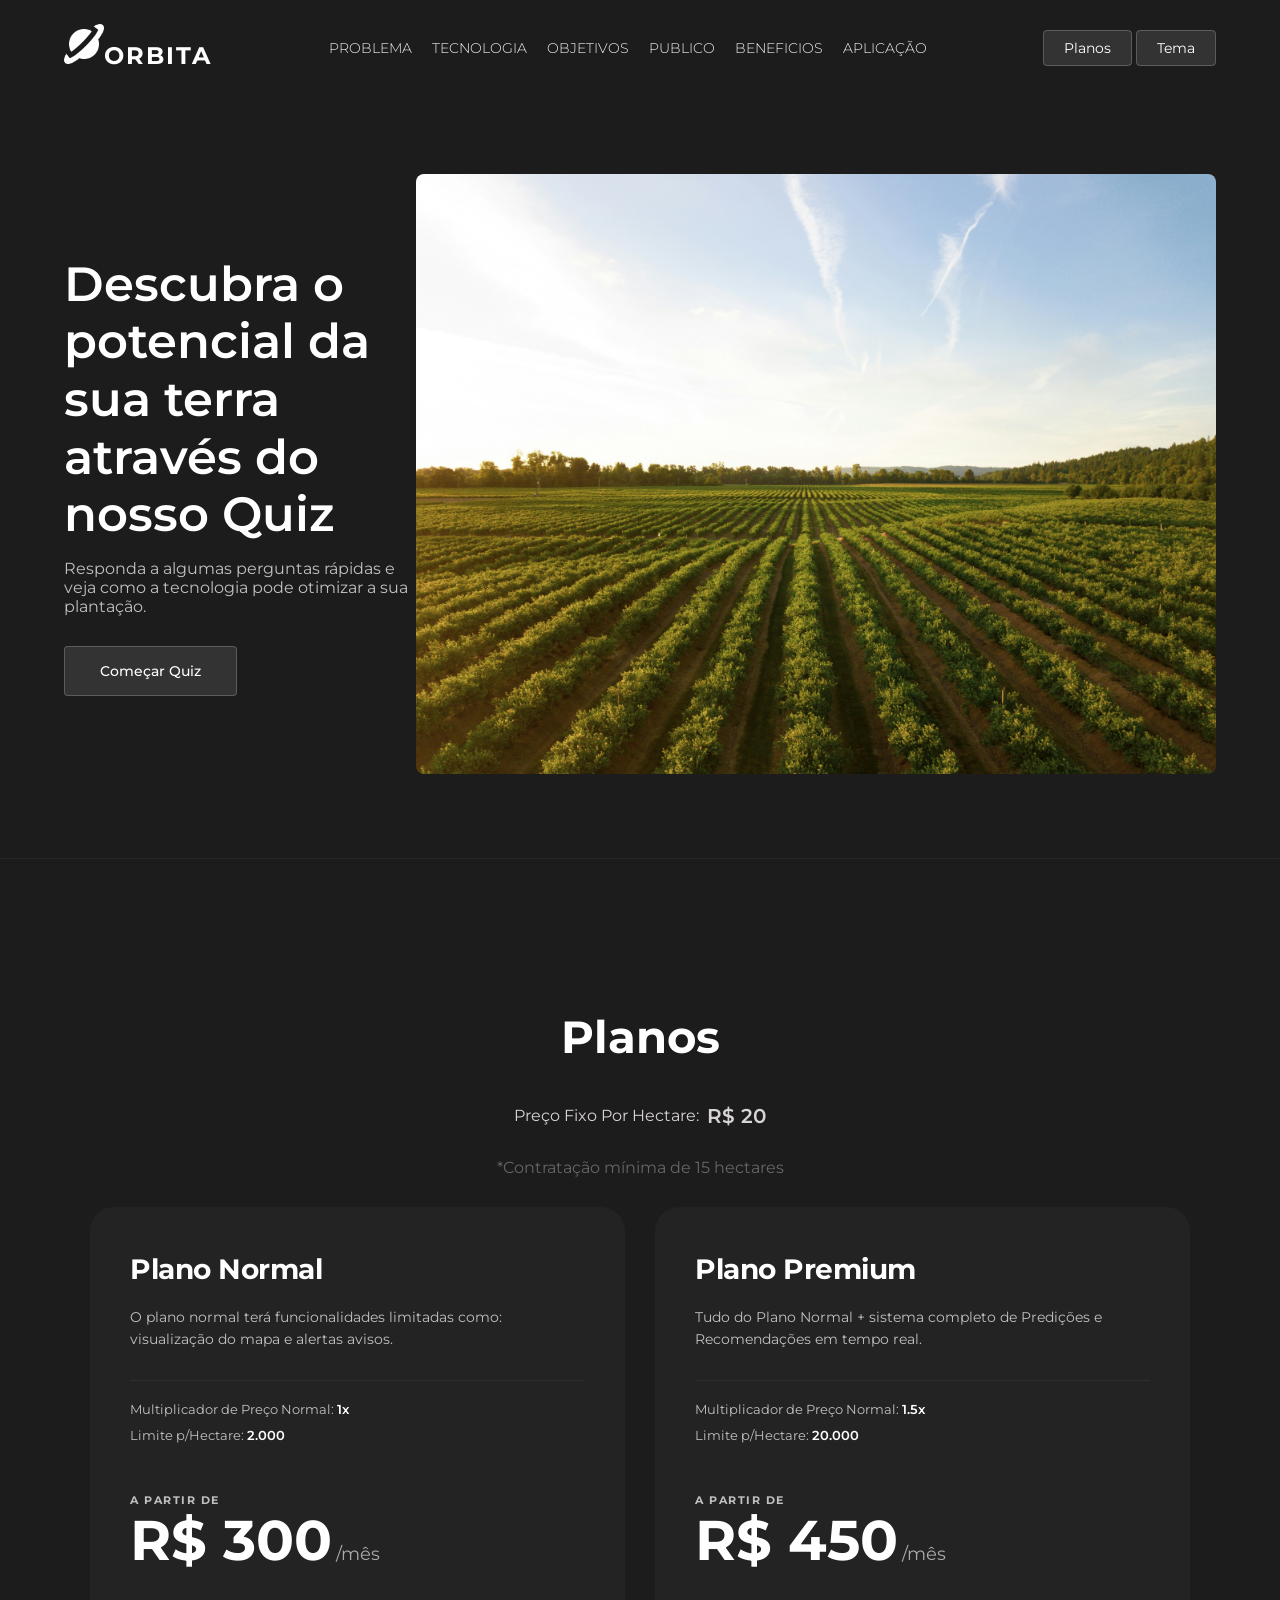
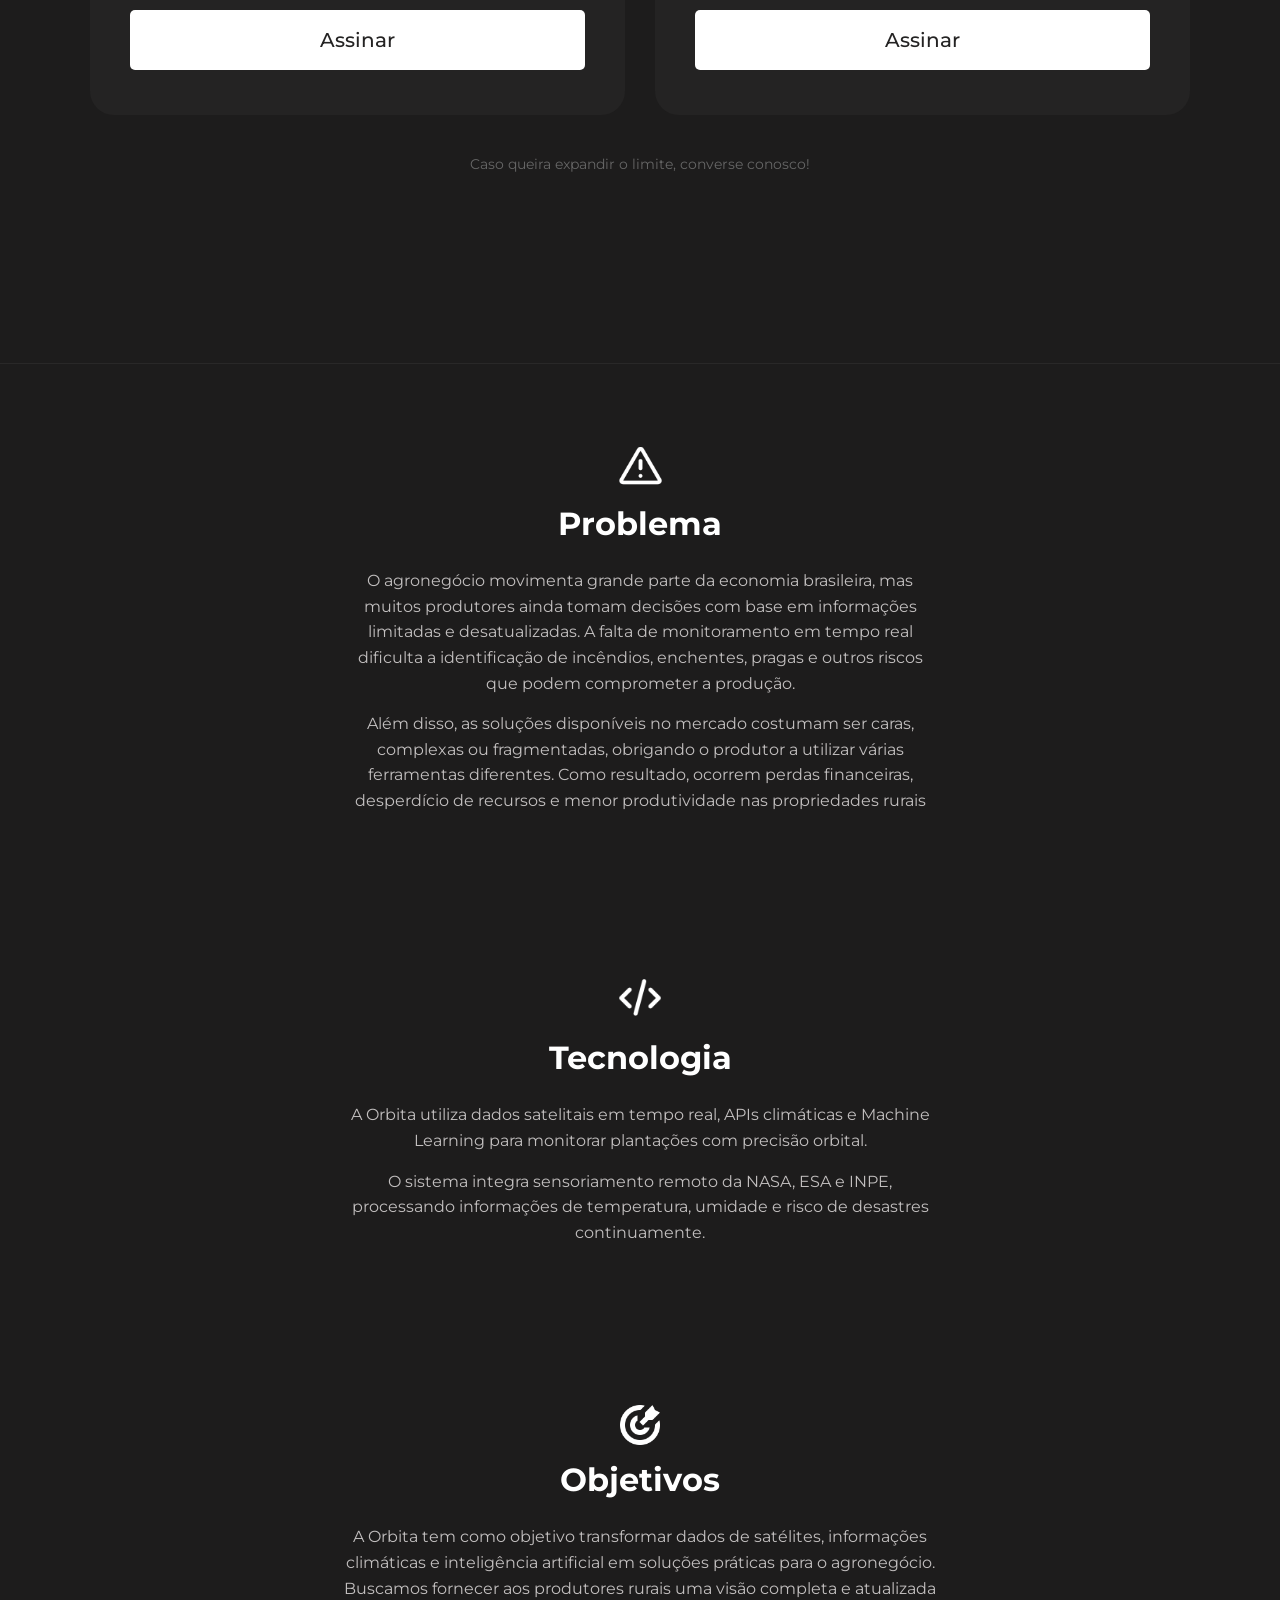
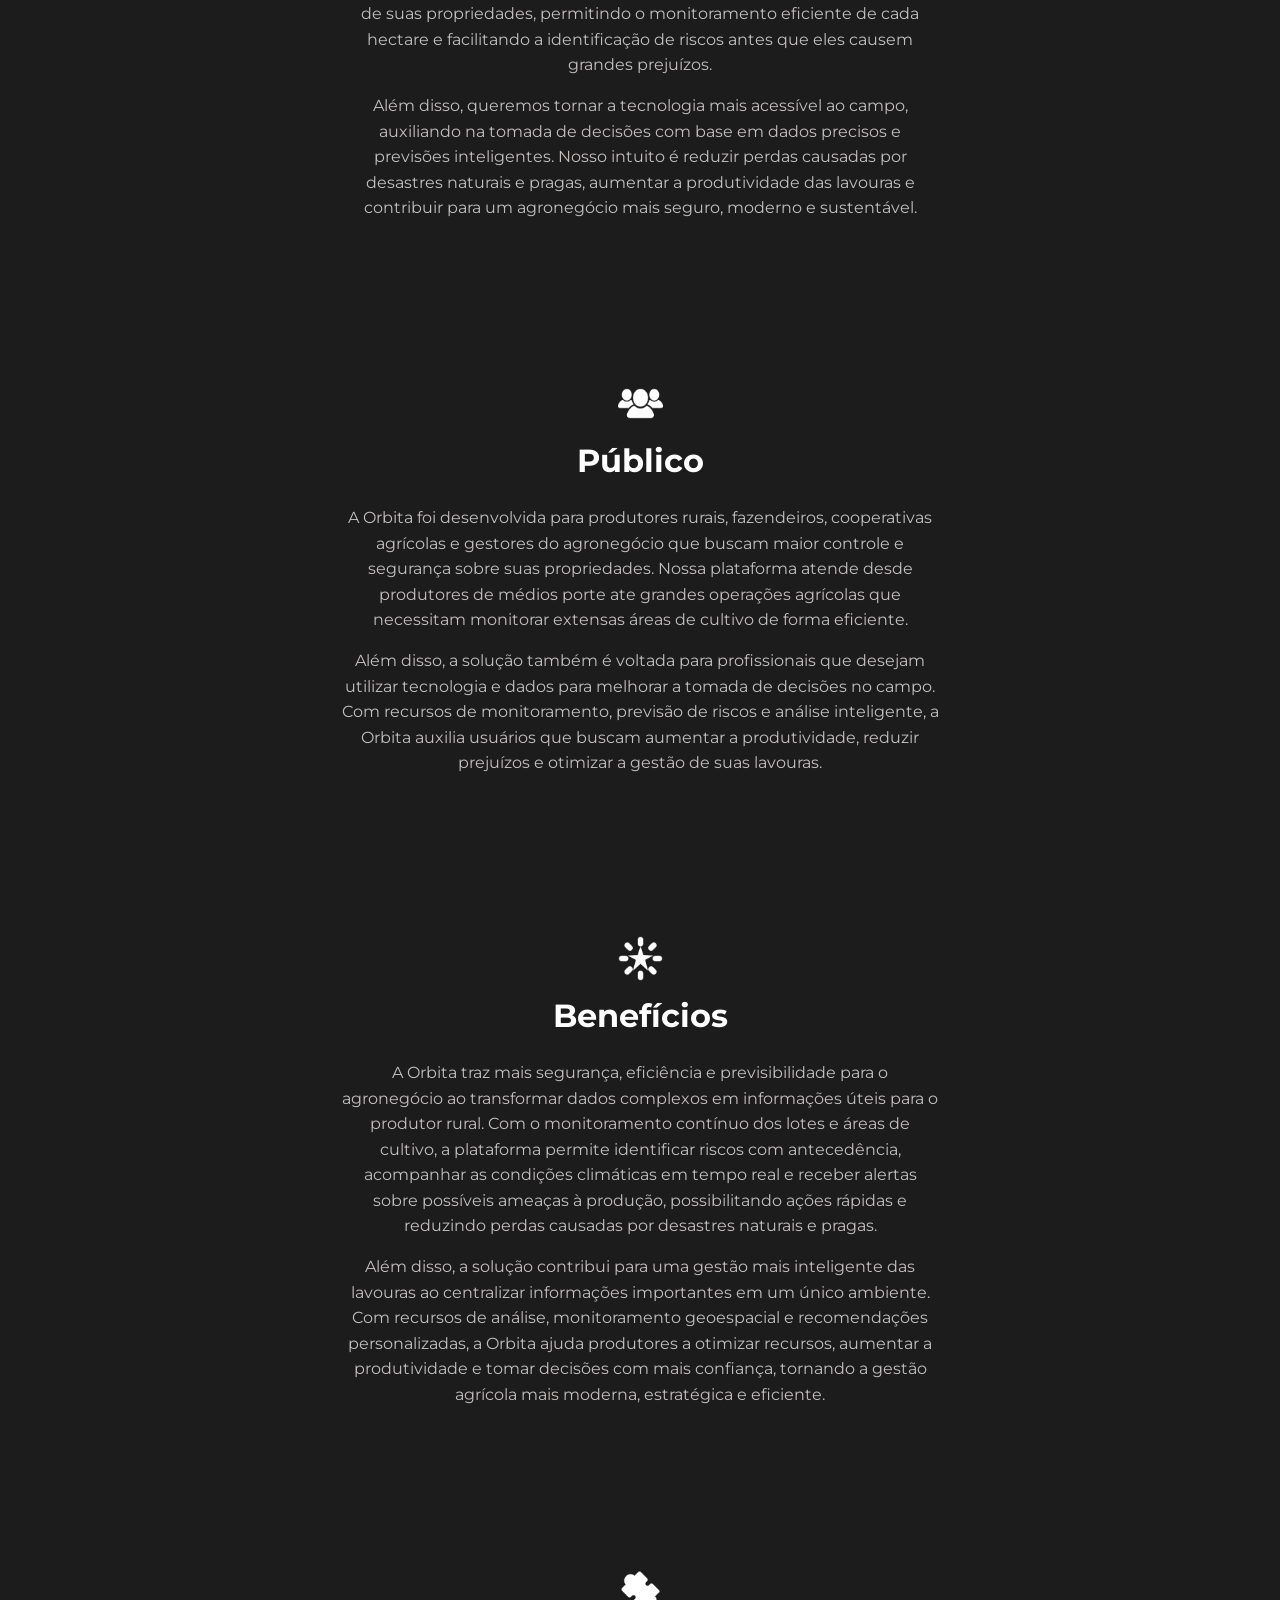
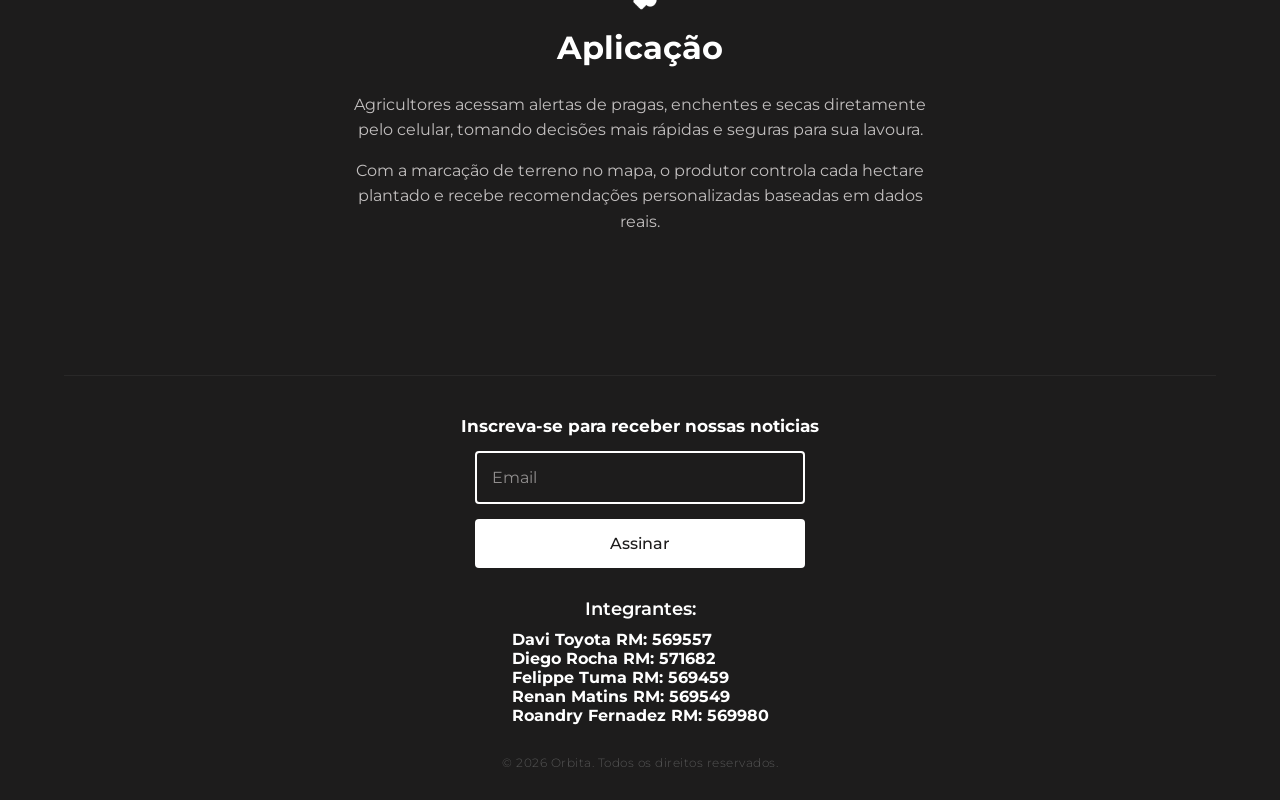
==== commit d082c918: "feat(index.html): adiciona textos de aplicação e de tecnologia" ====
--- a/index.html
+++ b/index.html
@@ -101,8 +101,8 @@
         <section id="tecnologia" class="tecnologia">
             <img width="50" src="/assets/icons/tech-dev.png" alt="icone de trecho de codigo dev">
             <h1>Tecnologia</h1>
-            <p>Lorem ipsum dolor sit amet consectetur, adipisicing elit. Sint, asperiores.</p>
-            <p>Lorem ipsum, dolor sit amet consectetur adipisicing elit. Explicabo, incidunt!</p>
+            <p>A Orbita utiliza dados satelitais em tempo real, APIs climáticas e Machine Learning para monitorar plantações com precisão orbital.</p>
+            <p>O sistema integra sensoriamento remoto da NASA, ESA e INPE, processando informações de temperatura, umidade e risco de desastres continuamente.</p>
         </section>
         
         <section id="objetivos" class="objetivos">
@@ -129,7 +129,8 @@
         <section id="aplicacao" class="aplicacao">
             <img width="45" src="/assets/icons/puzzle.png" alt="icone peça de quebra cabeça">
             <h1>Aplicação</h1>
-            <p>Lorem ipsum dolor sit, amet consectetur adipisicing elit. Culpa, perferendis?</p>
+            <p>Agricultores acessam alertas de pragas, enchentes e secas diretamente pelo celular, tomando decisões mais rápidas e seguras para sua lavoura.</p>
+            <p>Com a marcação de terreno no mapa, o produtor controla cada hectare plantado e recebe recomendações personalizadas baseadas em dados reais.</p>
         </section>
     </div>
     
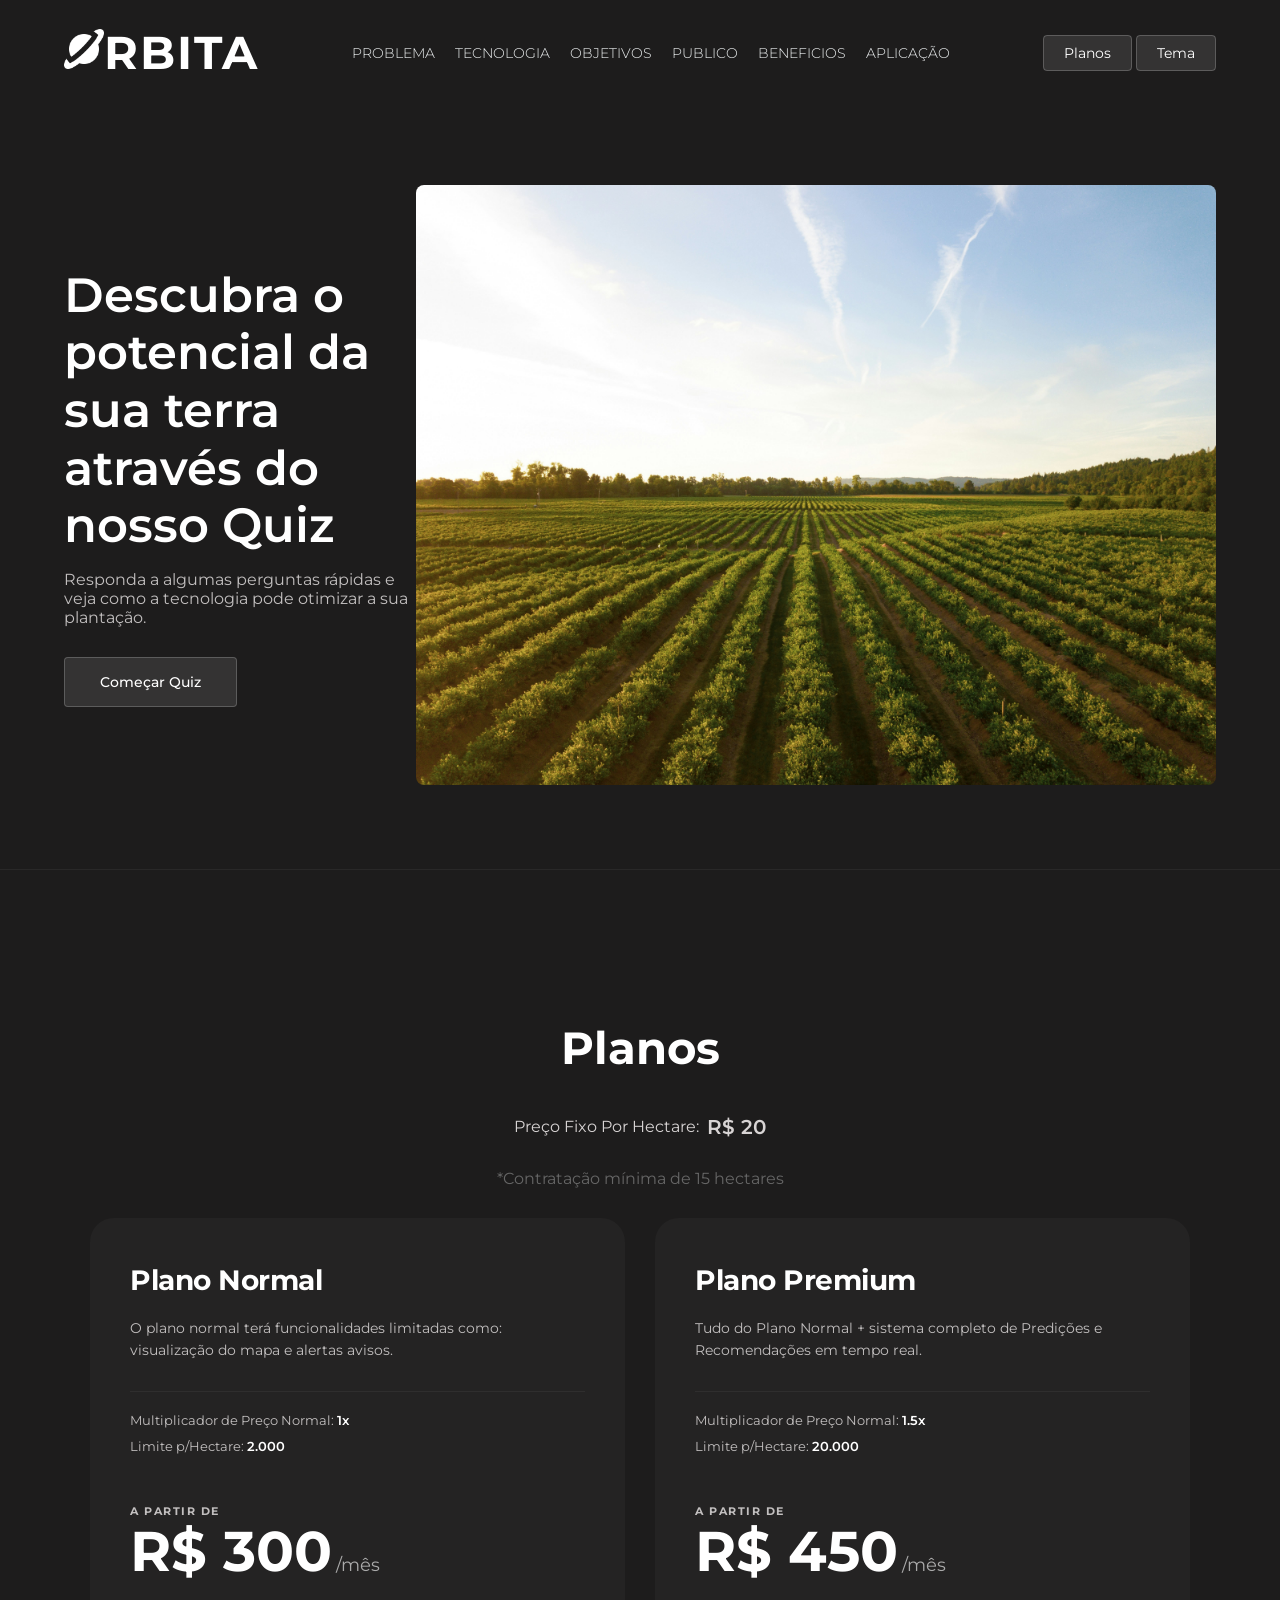
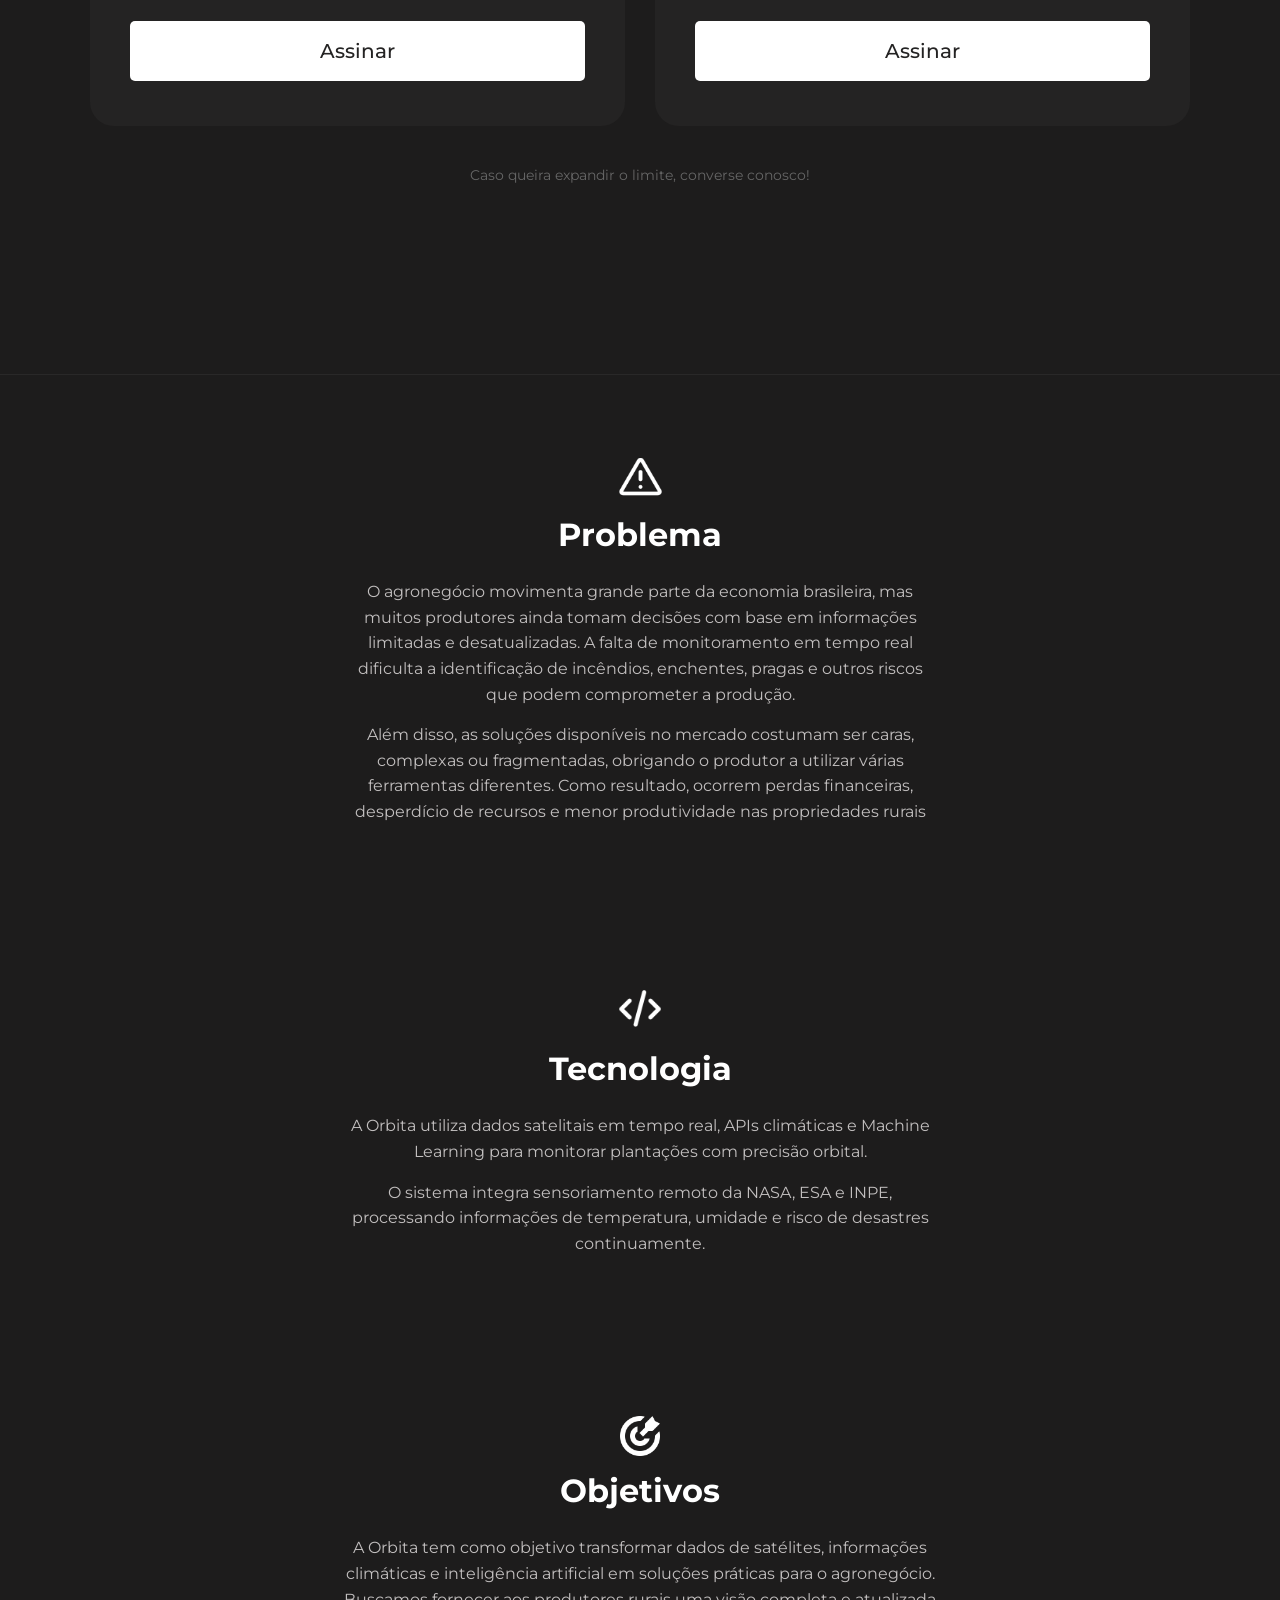
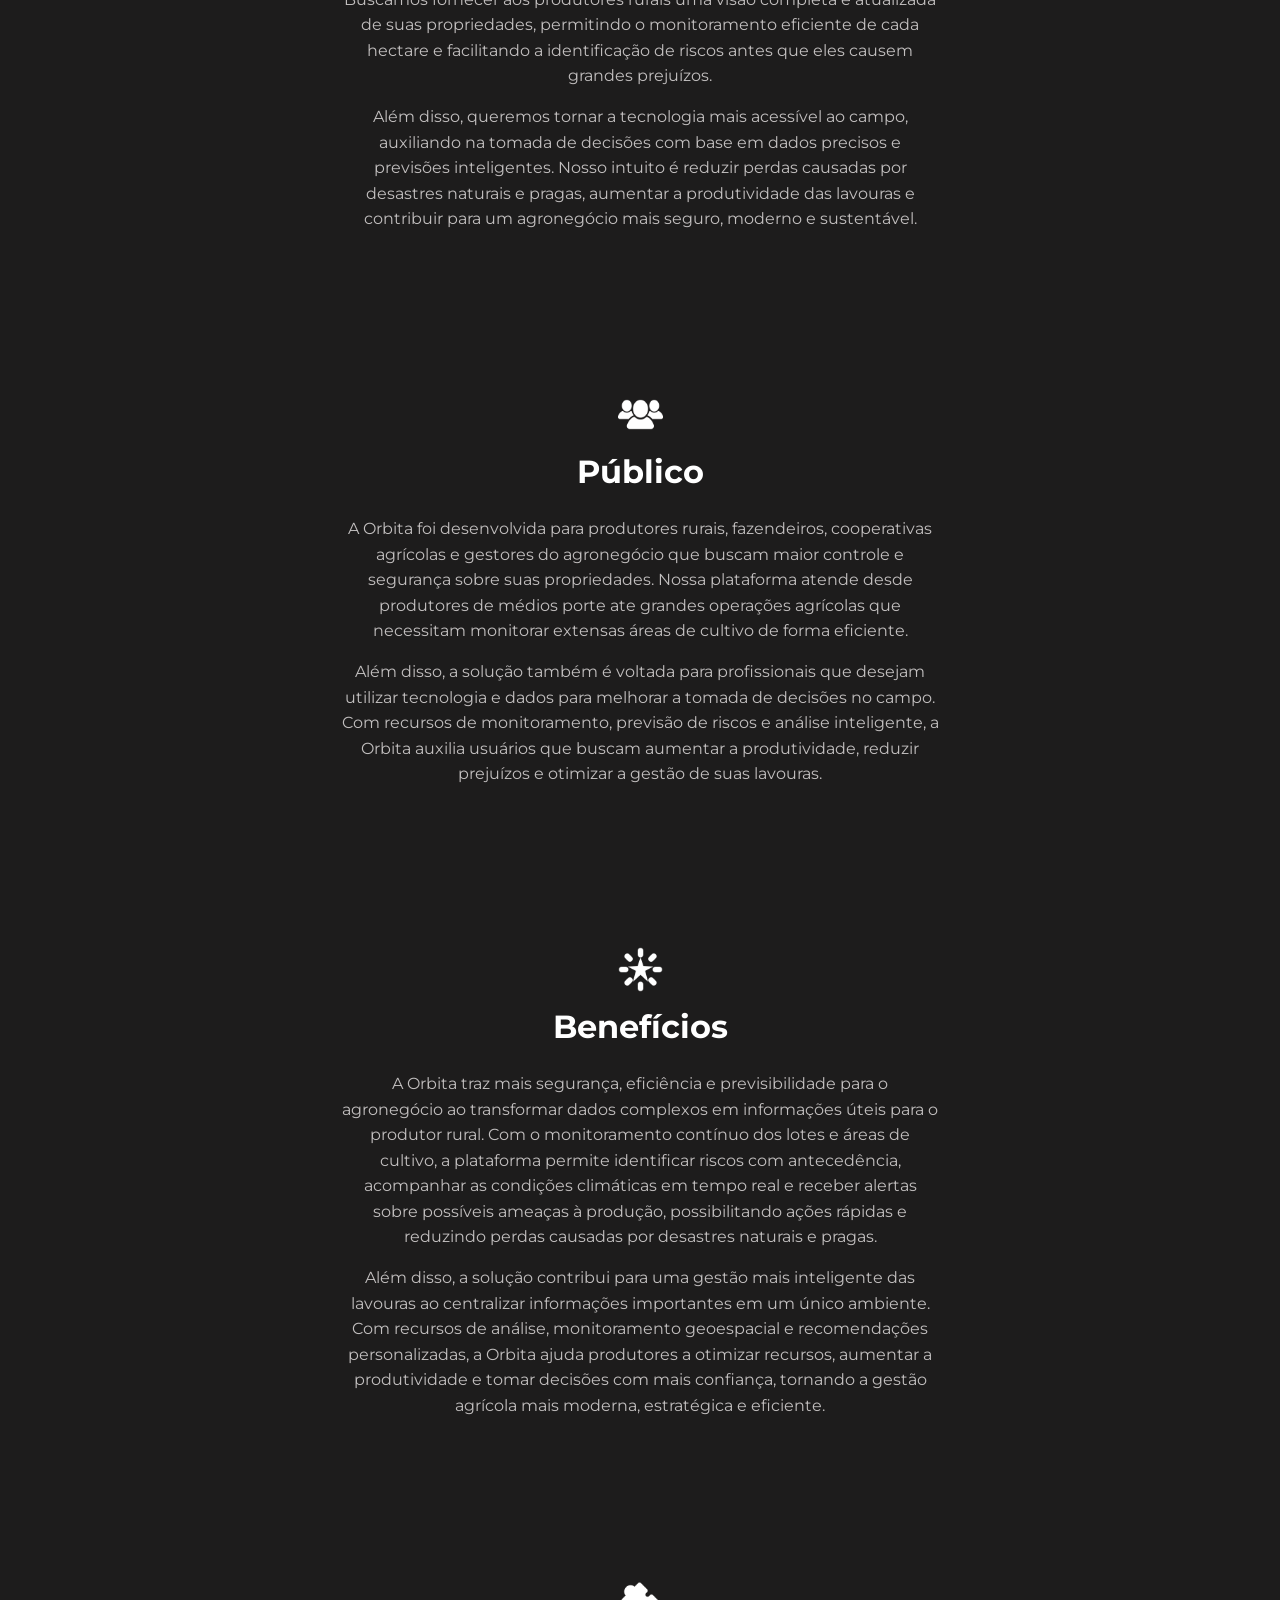
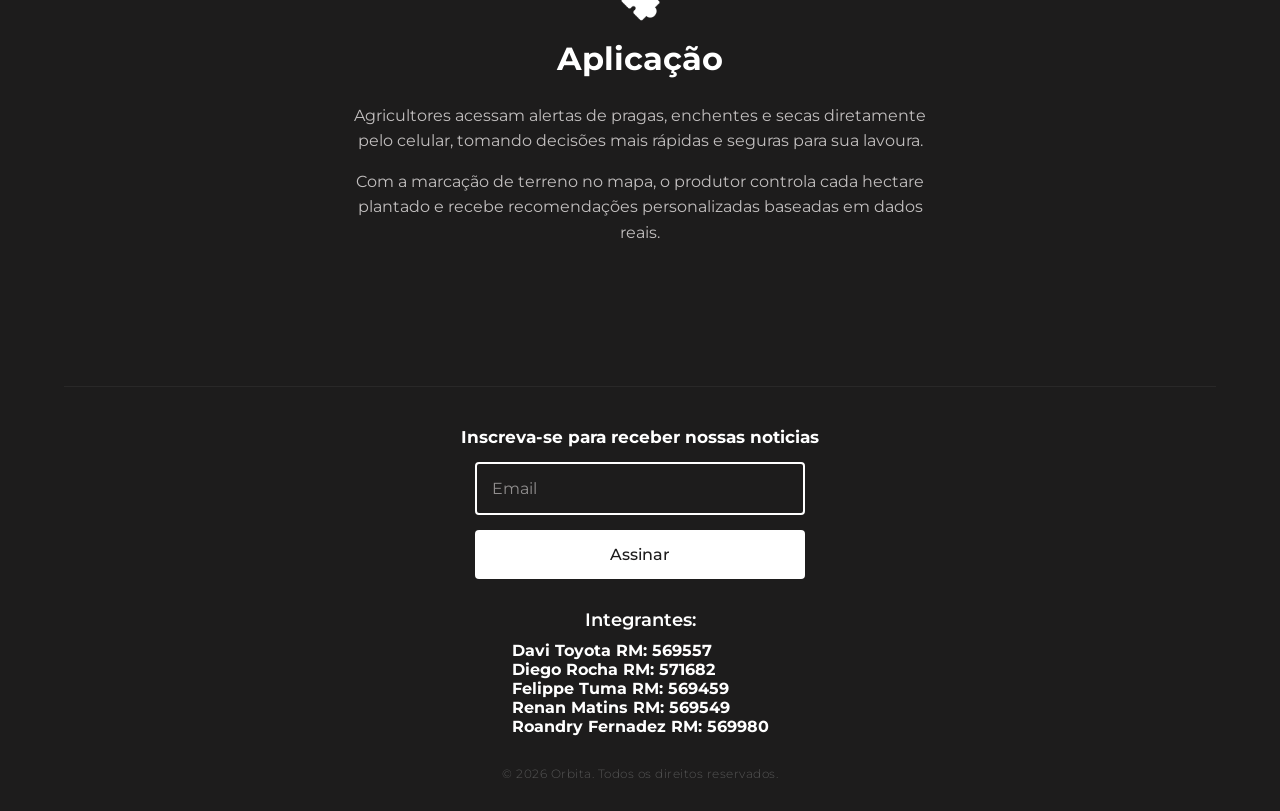
==== commit f517c343: "feat: modifica logo para nova versão" ====
--- a/index.html
+++ b/index.html
@@ -9,7 +9,7 @@
 </head>
 <body>
     <header>
-        <a href="/index.html" class="header-logo"> <img class="logo" width="40"src="/assets/icons/orbita-logo.png" alt="Imagem da logo da Orbita">ORBITA</a>
+        <a href="/index.html" class="header-logo"> <img class="logo" width="40"src="/assets/icons/orbita-logo.png" alt="Imagem da logo da Orbita">RBITA</a>
         <ul class="header-navs">
             <li><a href="#problema">Problema</a></li>
             <li><a href="#tecnologia">Tecnologia</a></li>
--- a/style.css
+++ b/style.css
@@ -45,7 +45,7 @@
 
 .header-logo {
     color: var(--title-color);
-    font-size: 24px;
+    font-size: 46px;
     font-weight: 700;
     letter-spacing: 2px;
     cursor: default;
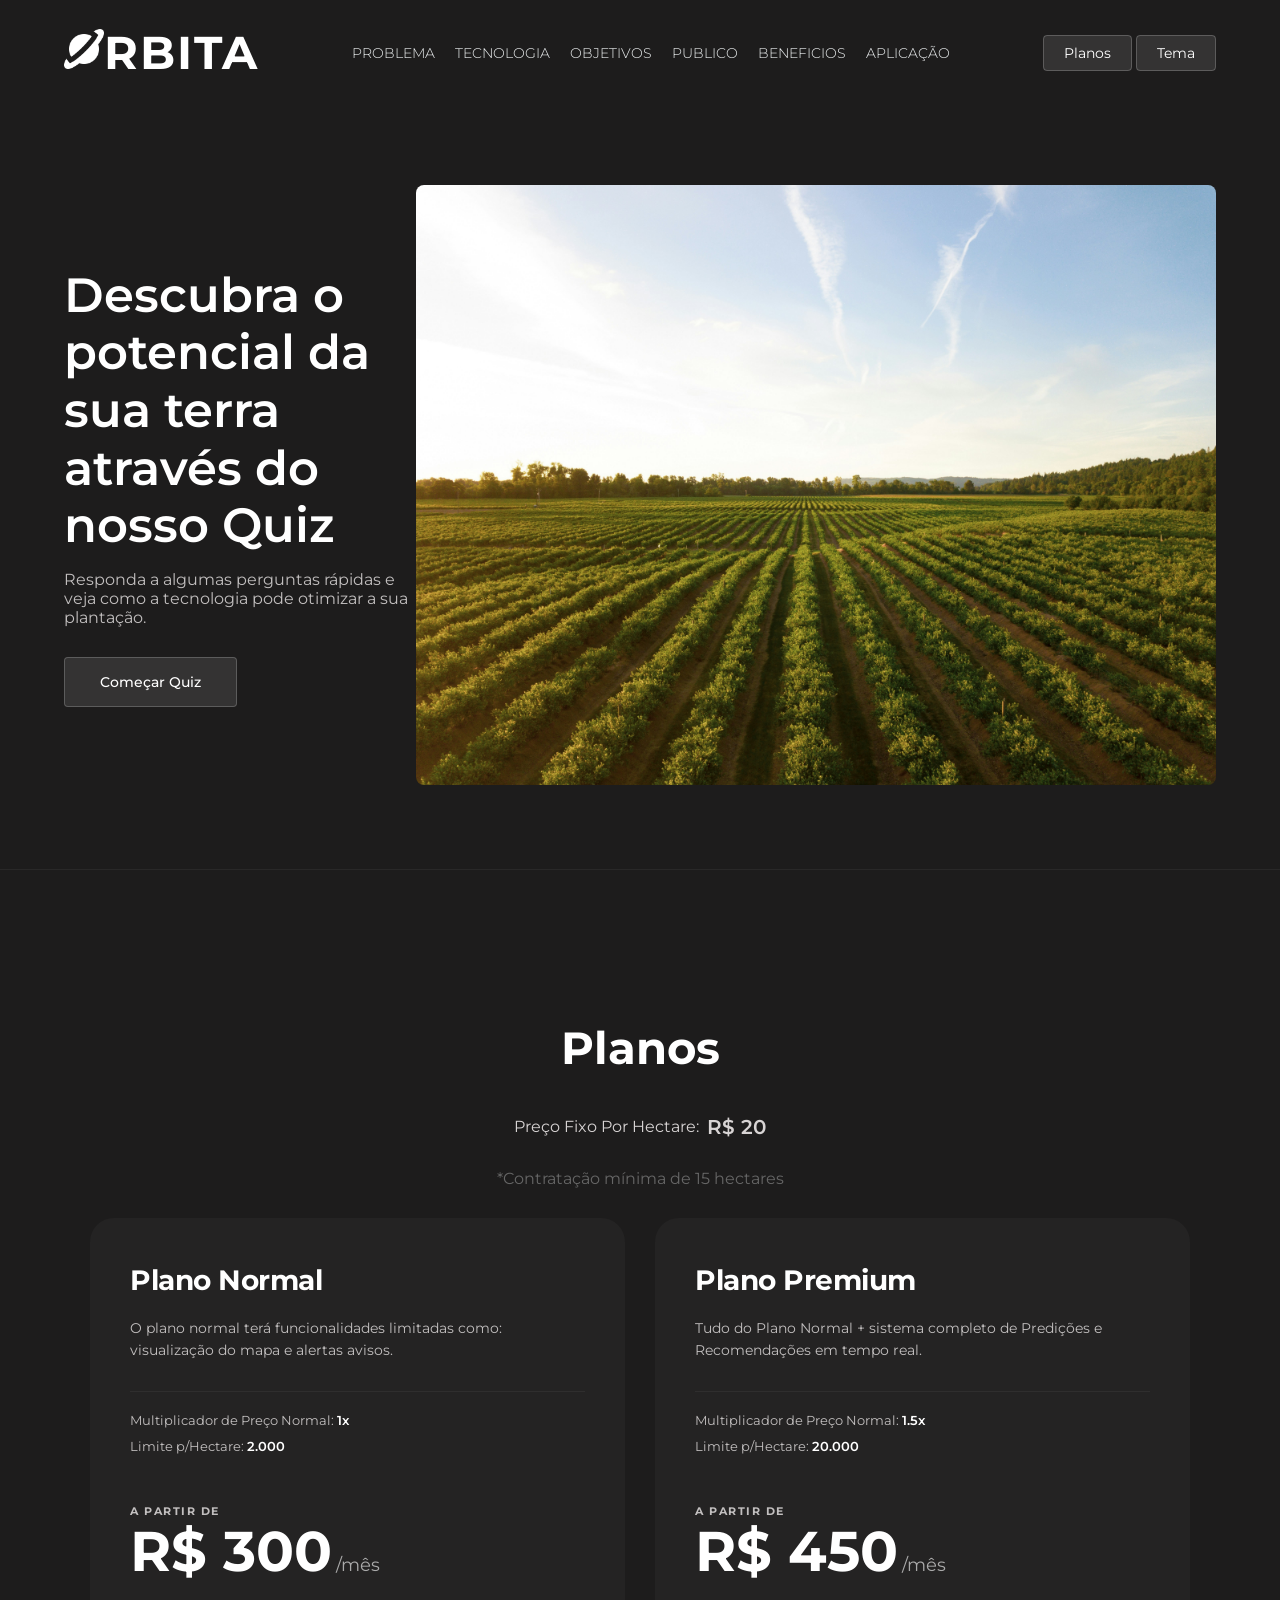
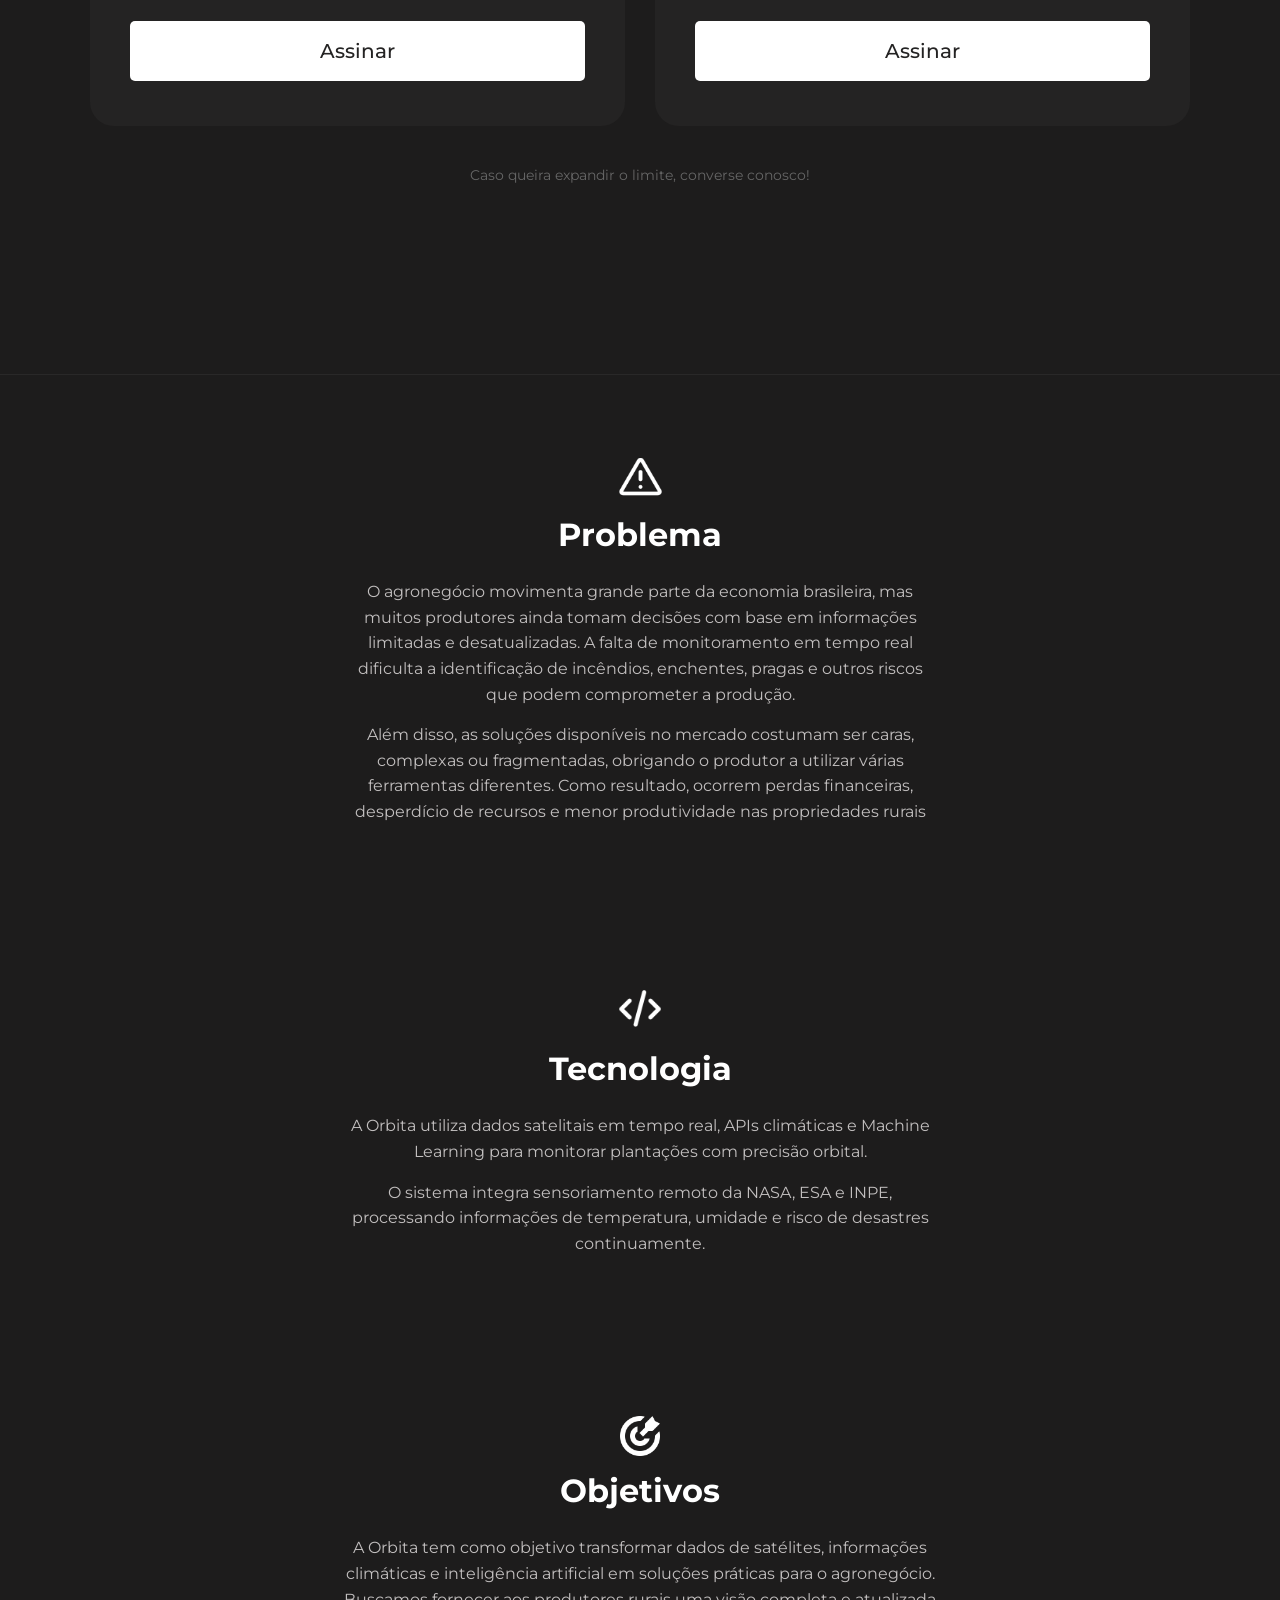
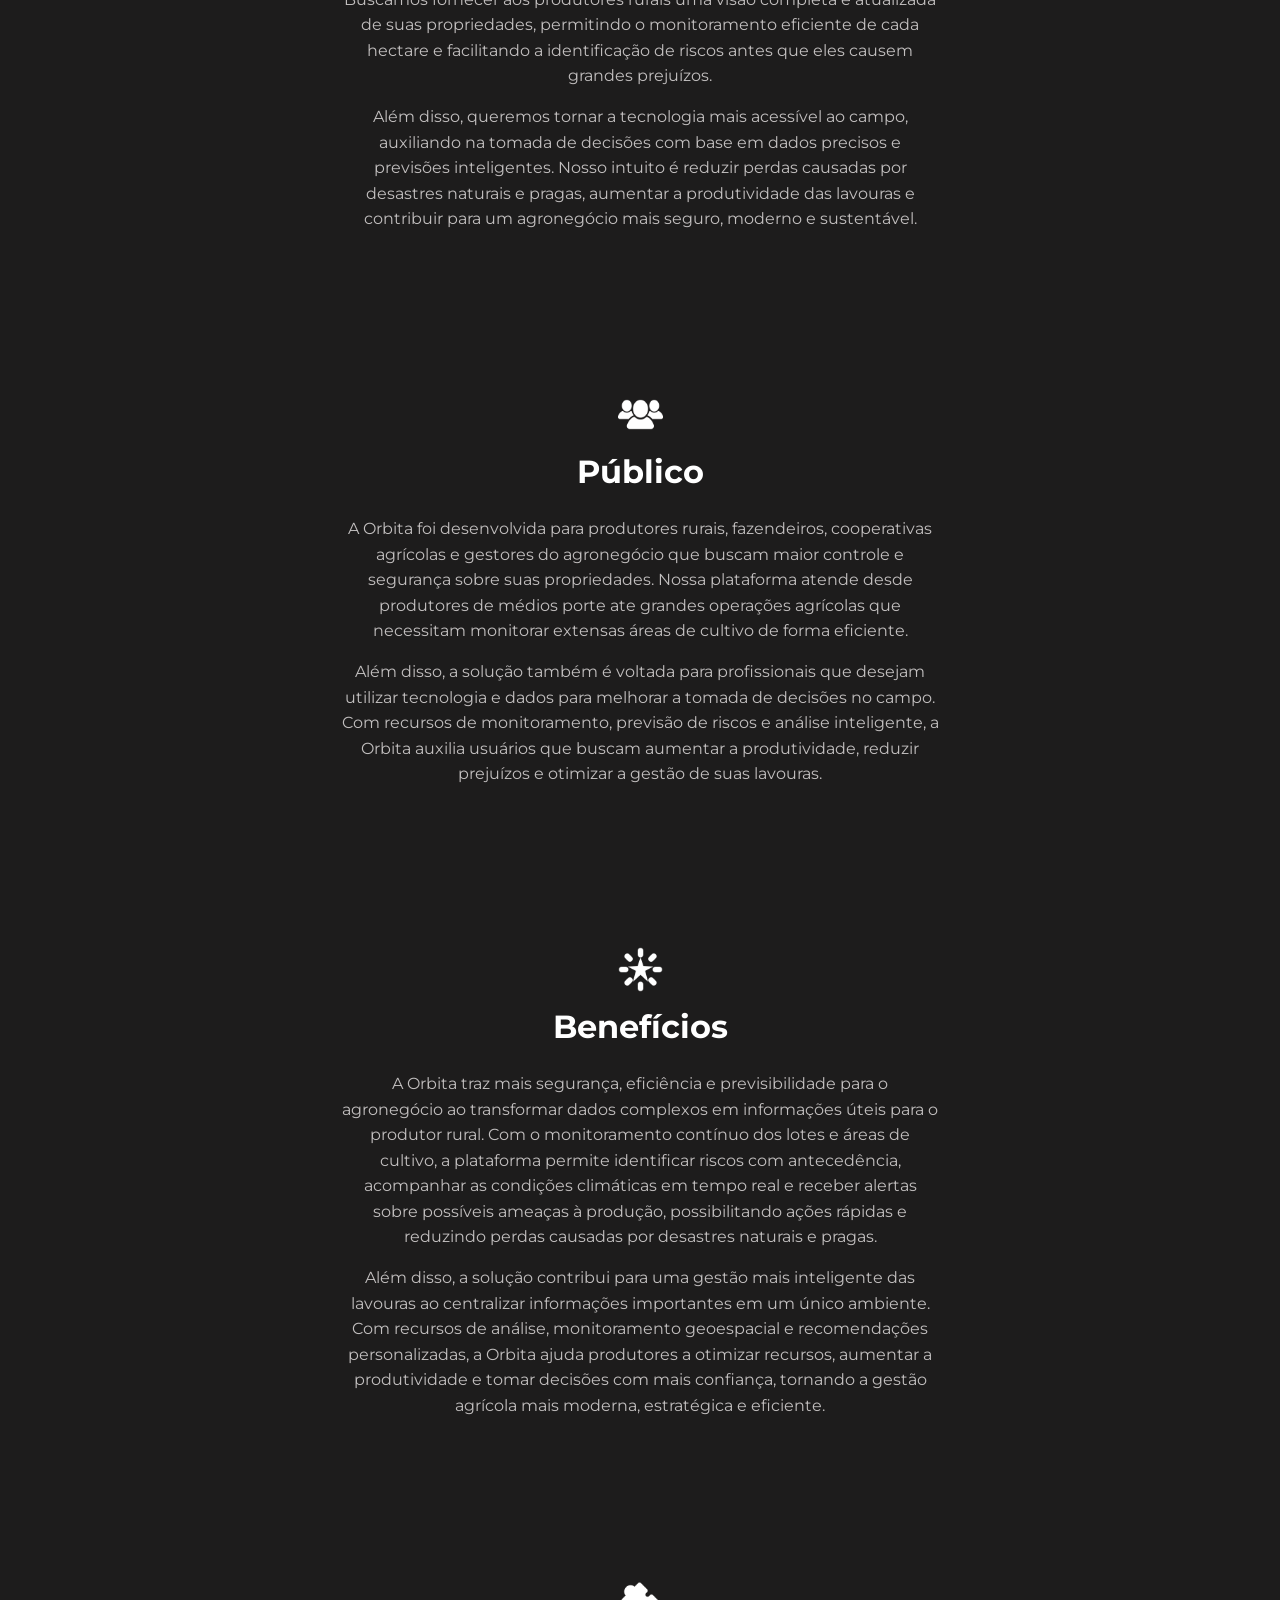
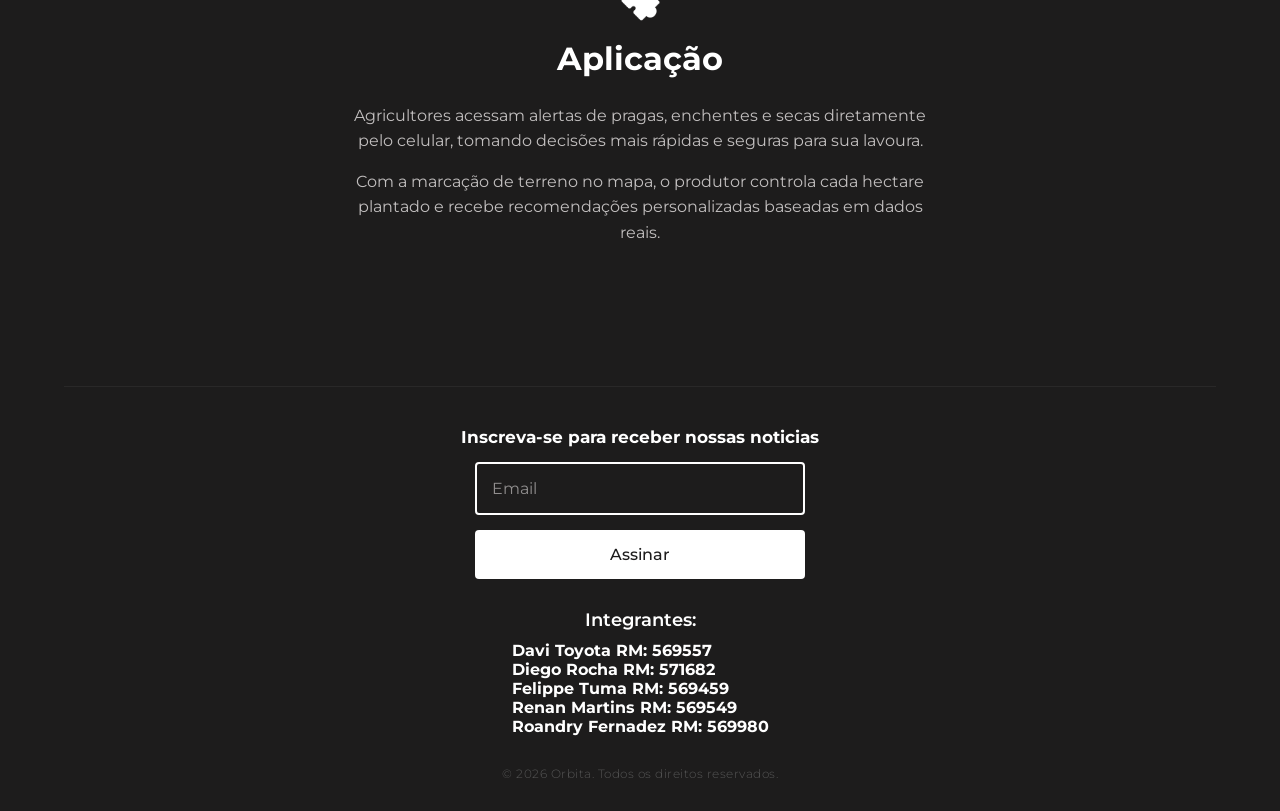
==== commit 67264569: "fix(index.html): corrige nomes" ====
--- a/index.html
+++ b/index.html
@@ -155,7 +155,7 @@
                 <h2>Davi Toyota RM: 569557</h2>
                 <h2>Diego Rocha RM: 571682</h2>
                 <h2>Felippe Tuma RM: 569459</h2>
-                <h2>Renan Matins RM: 569549</h2>
+                <h2>Renan Martins RM: 569549</h2>
                 <h2>Roandry Fernadez RM: 569980</h2>
             </div>
             
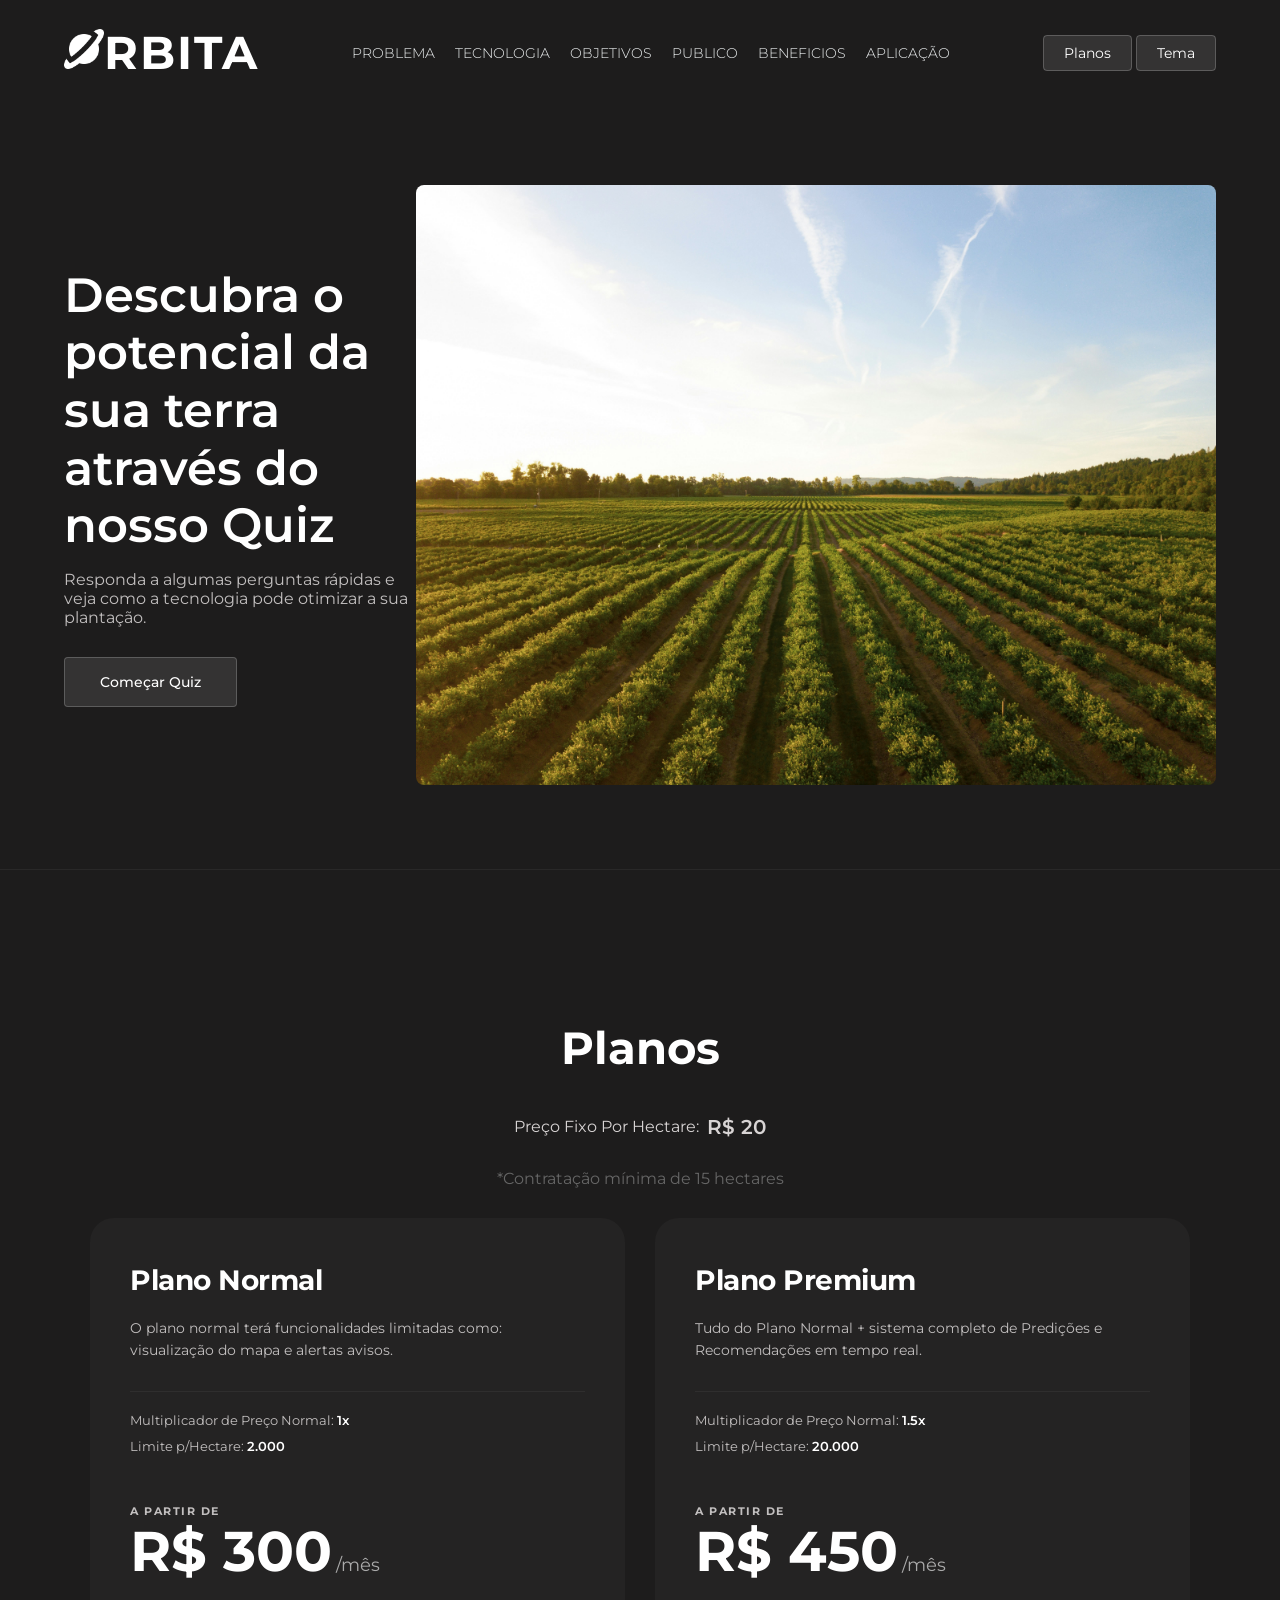
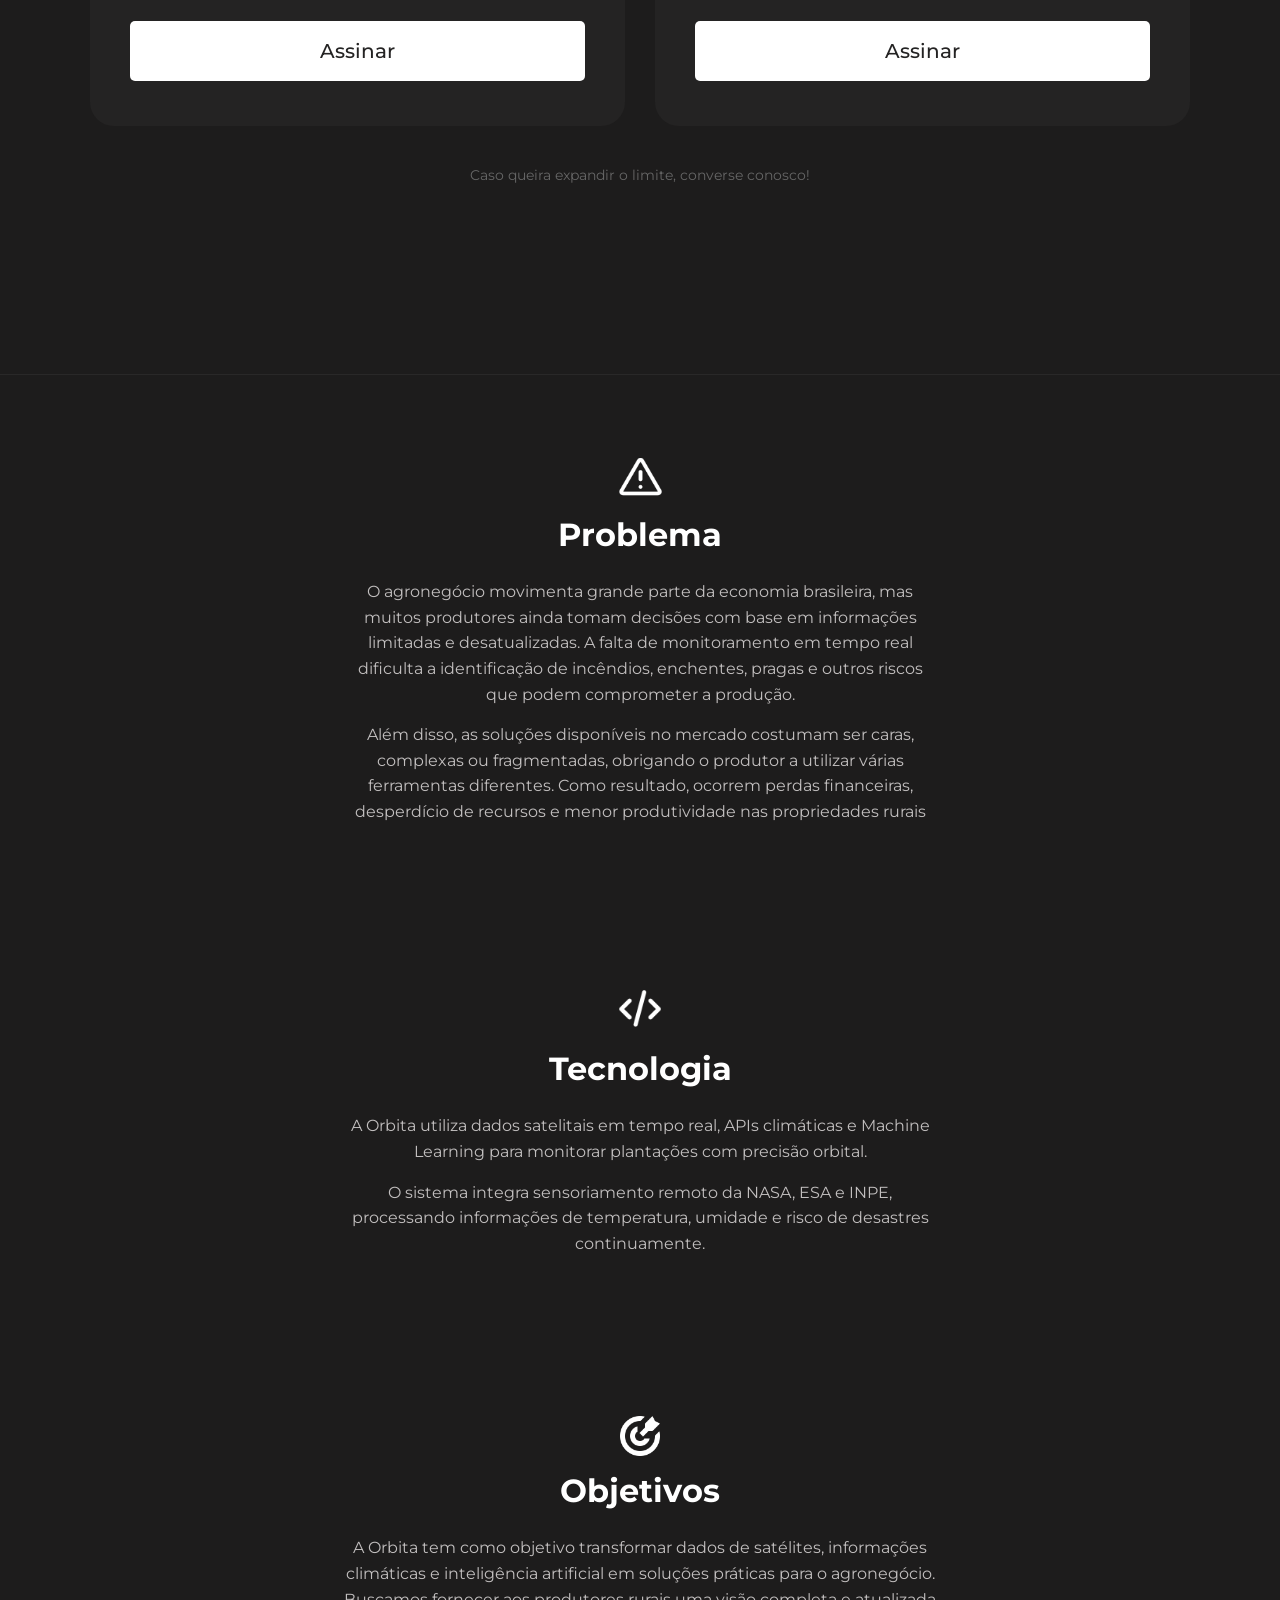
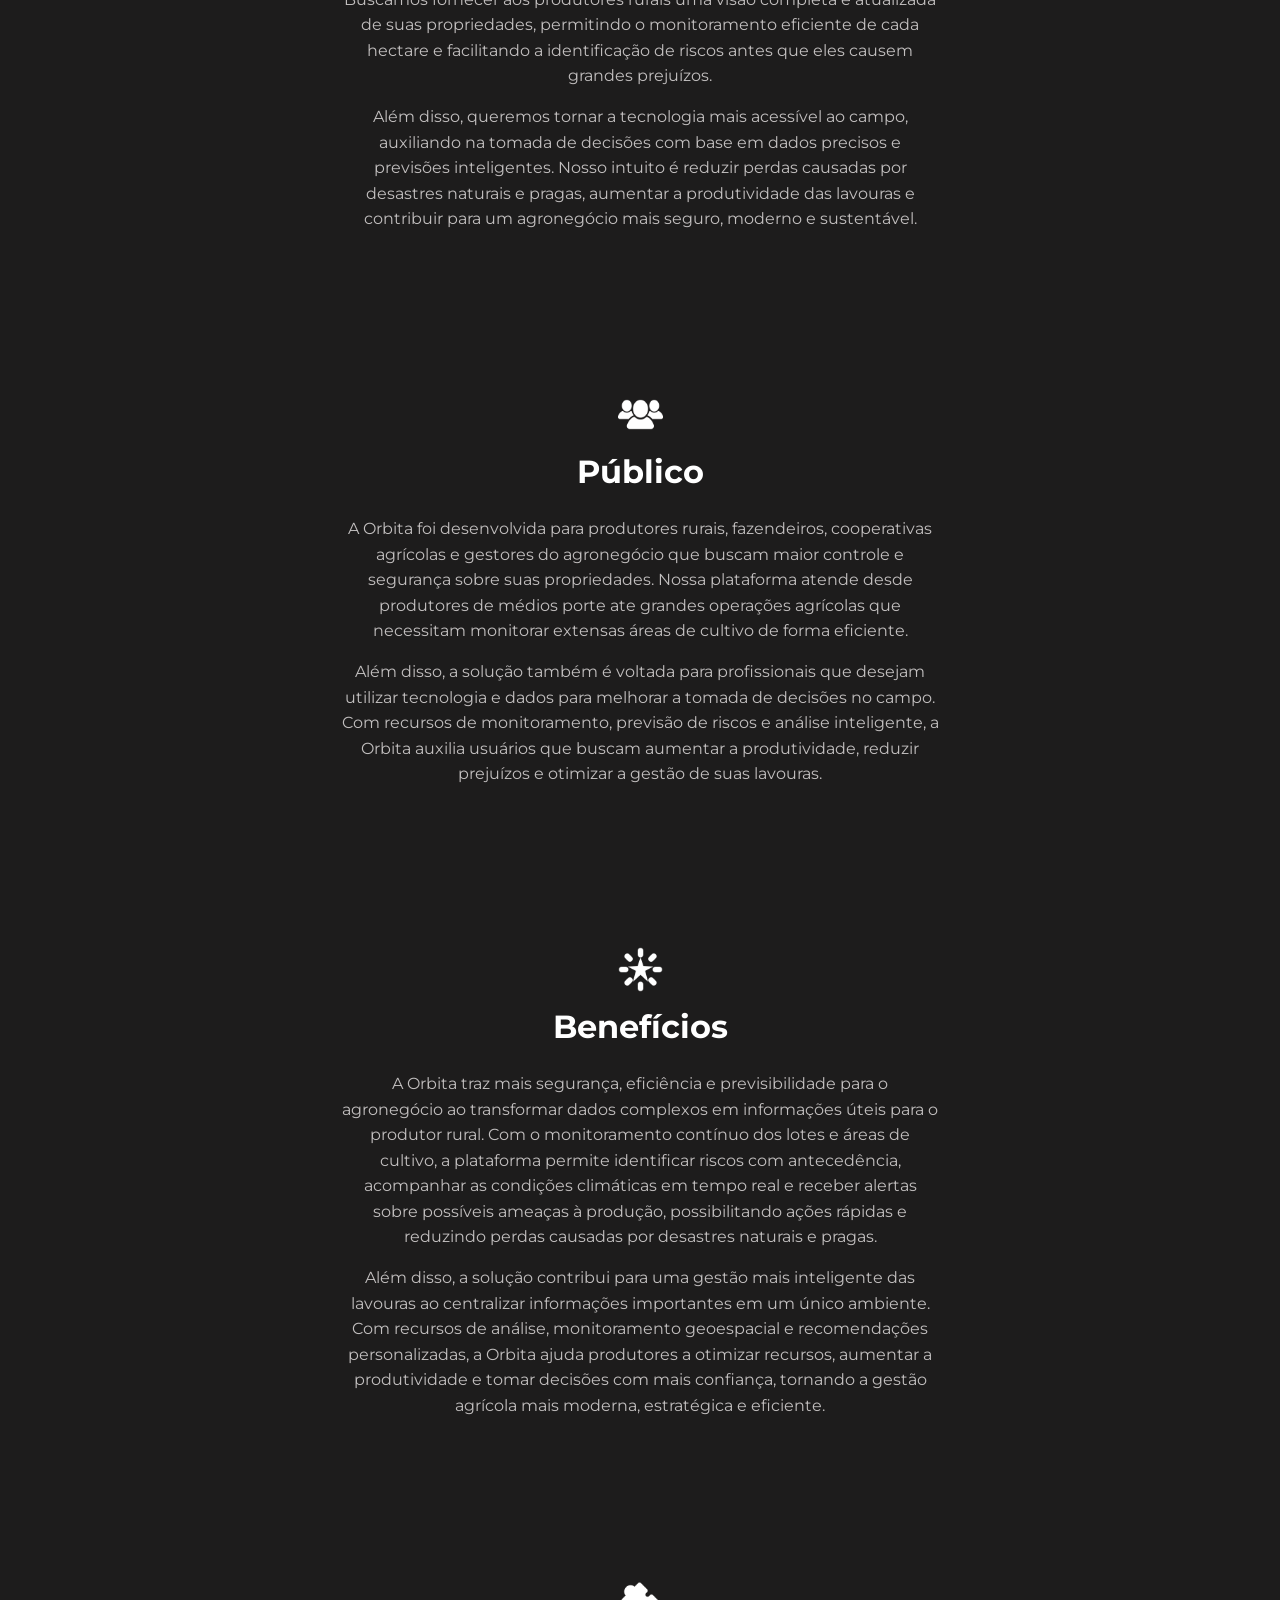
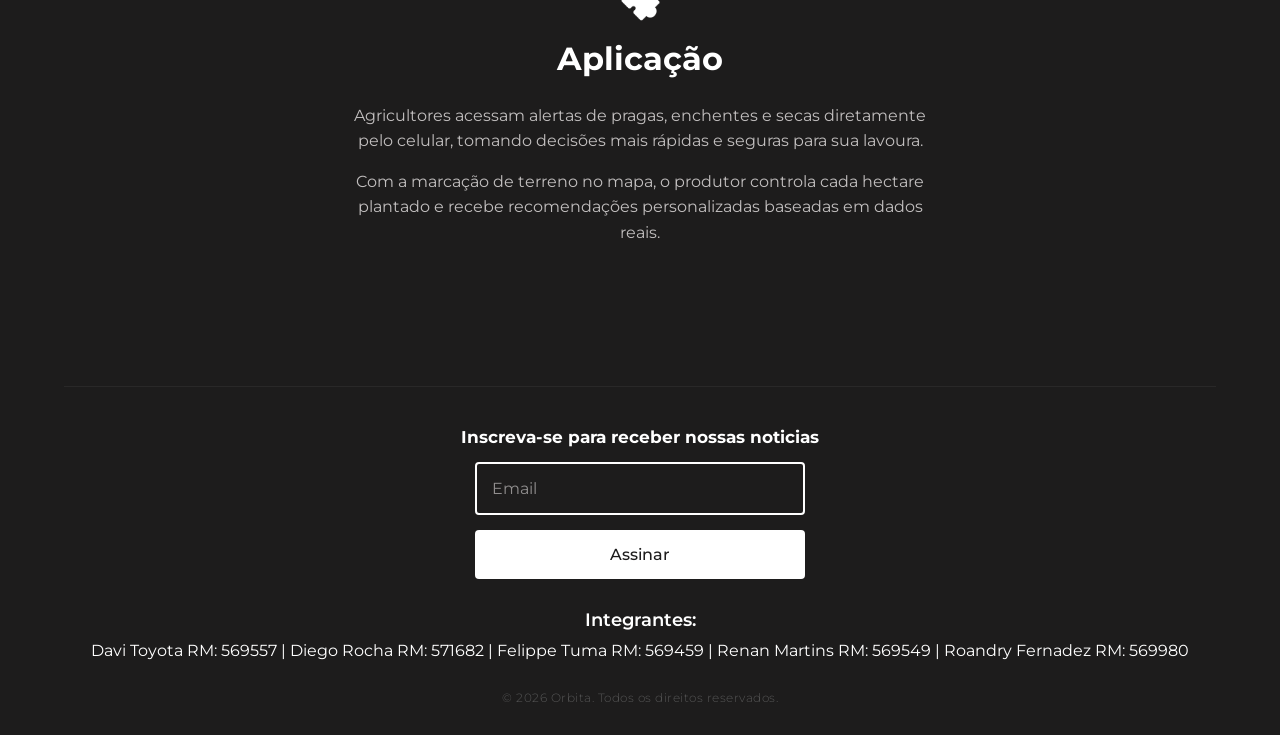
==== commit 055d8d62: "feat: adiciona animações de descer gradativamente e modifica o texto dos nomes dos integrantes" ====
--- a/index.html
+++ b/index.html
@@ -152,11 +152,7 @@
             
             <div class="footer-integrantes">
                 <h1>Integrantes:</h1>
-                <h2>Davi Toyota RM: 569557</h2>
-                <h2>Diego Rocha RM: 571682</h2>
-                <h2>Felippe Tuma RM: 569459</h2>
-                <h2>Renan Martins RM: 569549</h2>
-                <h2>Roandry Fernadez RM: 569980</h2>
+                <p>Davi Toyota RM: 569557 | Diego Rocha RM: 571682 | Felippe Tuma RM: 569459 | Renan Martins RM: 569549 | Roandry Fernadez RM: 569980</p>
             </div>
             
             <p class="footer-copyright">&copy; 2026 Orbita. Todos os direitos reservados.</p>
--- a/style.css
+++ b/style.css
@@ -9,6 +9,18 @@
     --copyright-theme: #555555;
 }
 
+@keyframes gradativamente {
+  from {
+    opacity: 0;
+    transform: translateY(100px); /* Começa 100px mais para baixo */
+  }
+  to {
+    opacity: 1;
+    transform: translateY(0); /* Volta para a posição original */
+  }
+}
+
+
 * {
     box-sizing: border-box;
     margin: 0;
@@ -237,6 +249,9 @@
     gap: 30px;
     width: 100%;
     max-width: 1100px;
+    animation: gradativamente linear both;
+    animation-timeline: view();
+    animation-range: entry 10% cover 30%;
 }
 
 .plan-card {
@@ -337,6 +352,9 @@
     gap: 15px;
     scroll-margin-top: 80px;
     text-align: center;
+    animation: gradativamente linear both;
+    animation-timeline: view();
+    animation-range: entry 10% cover 30%;
 }
 
 .section-icon {
